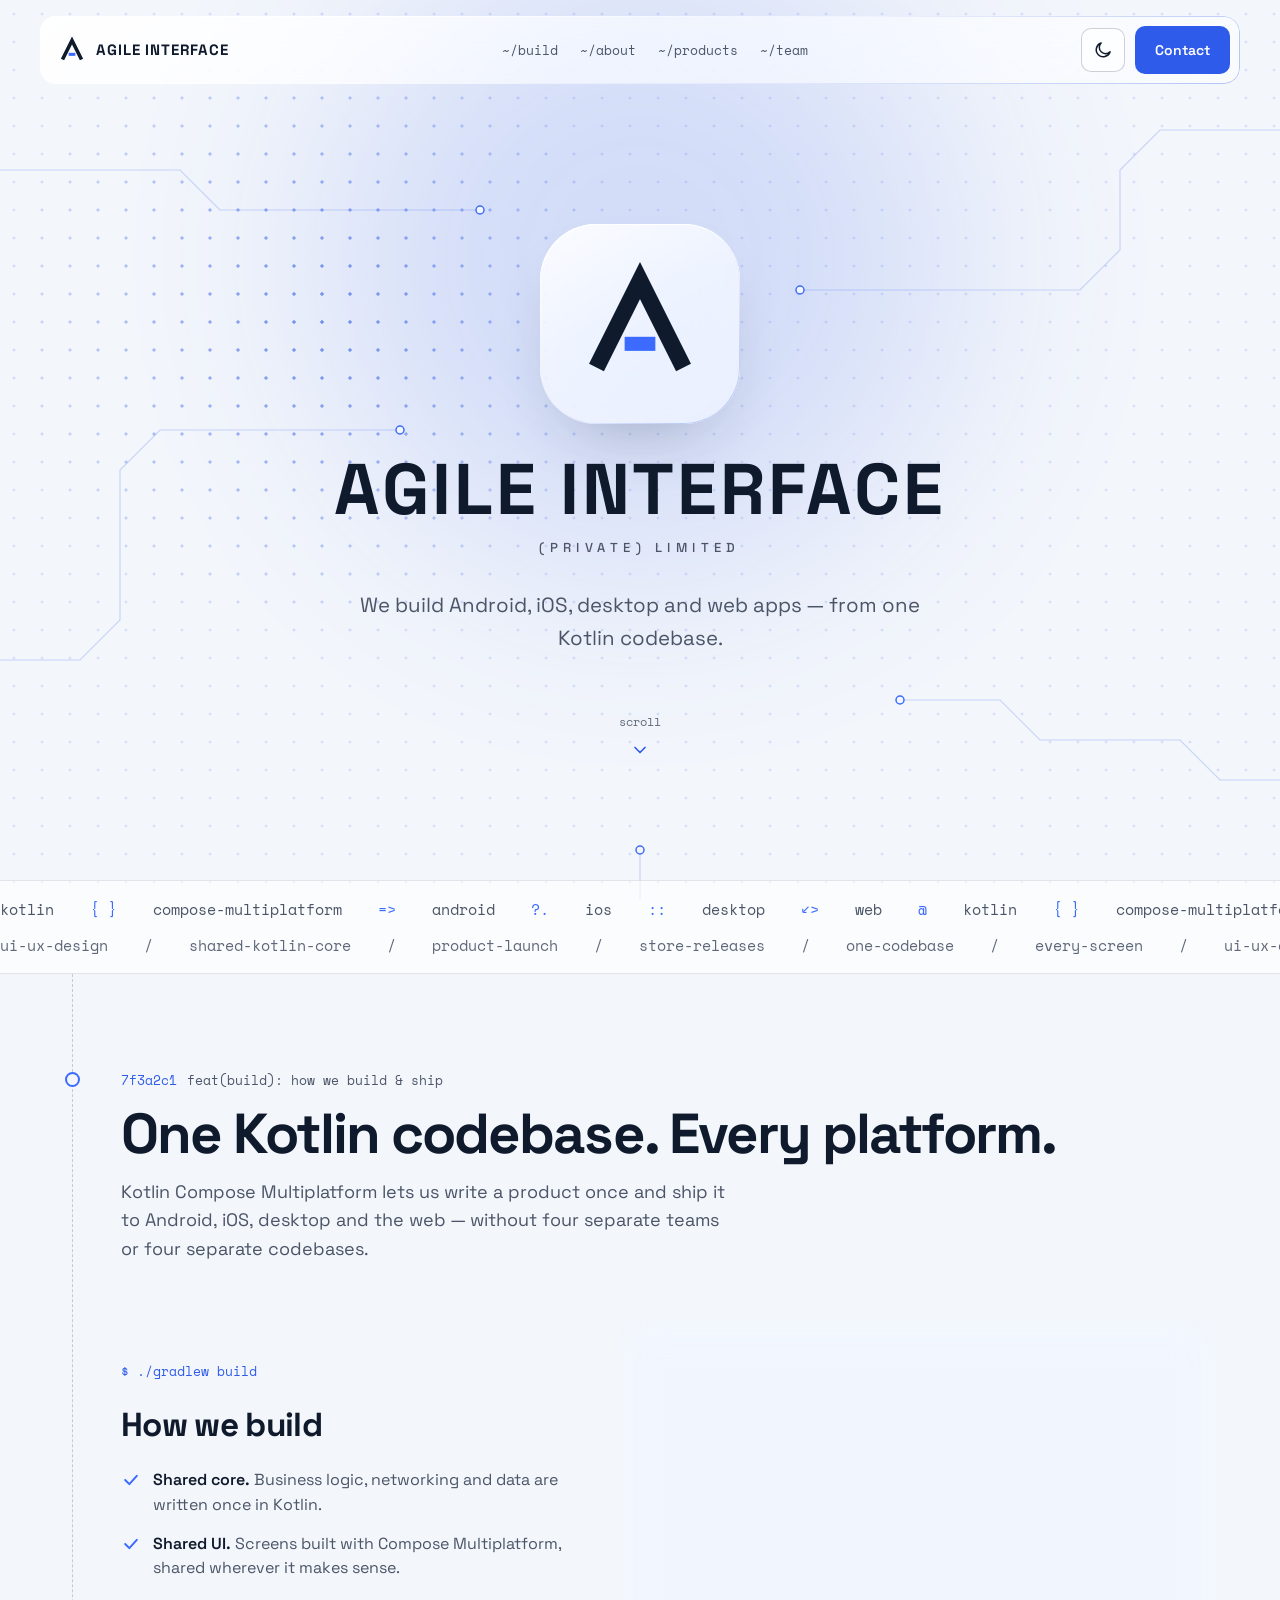
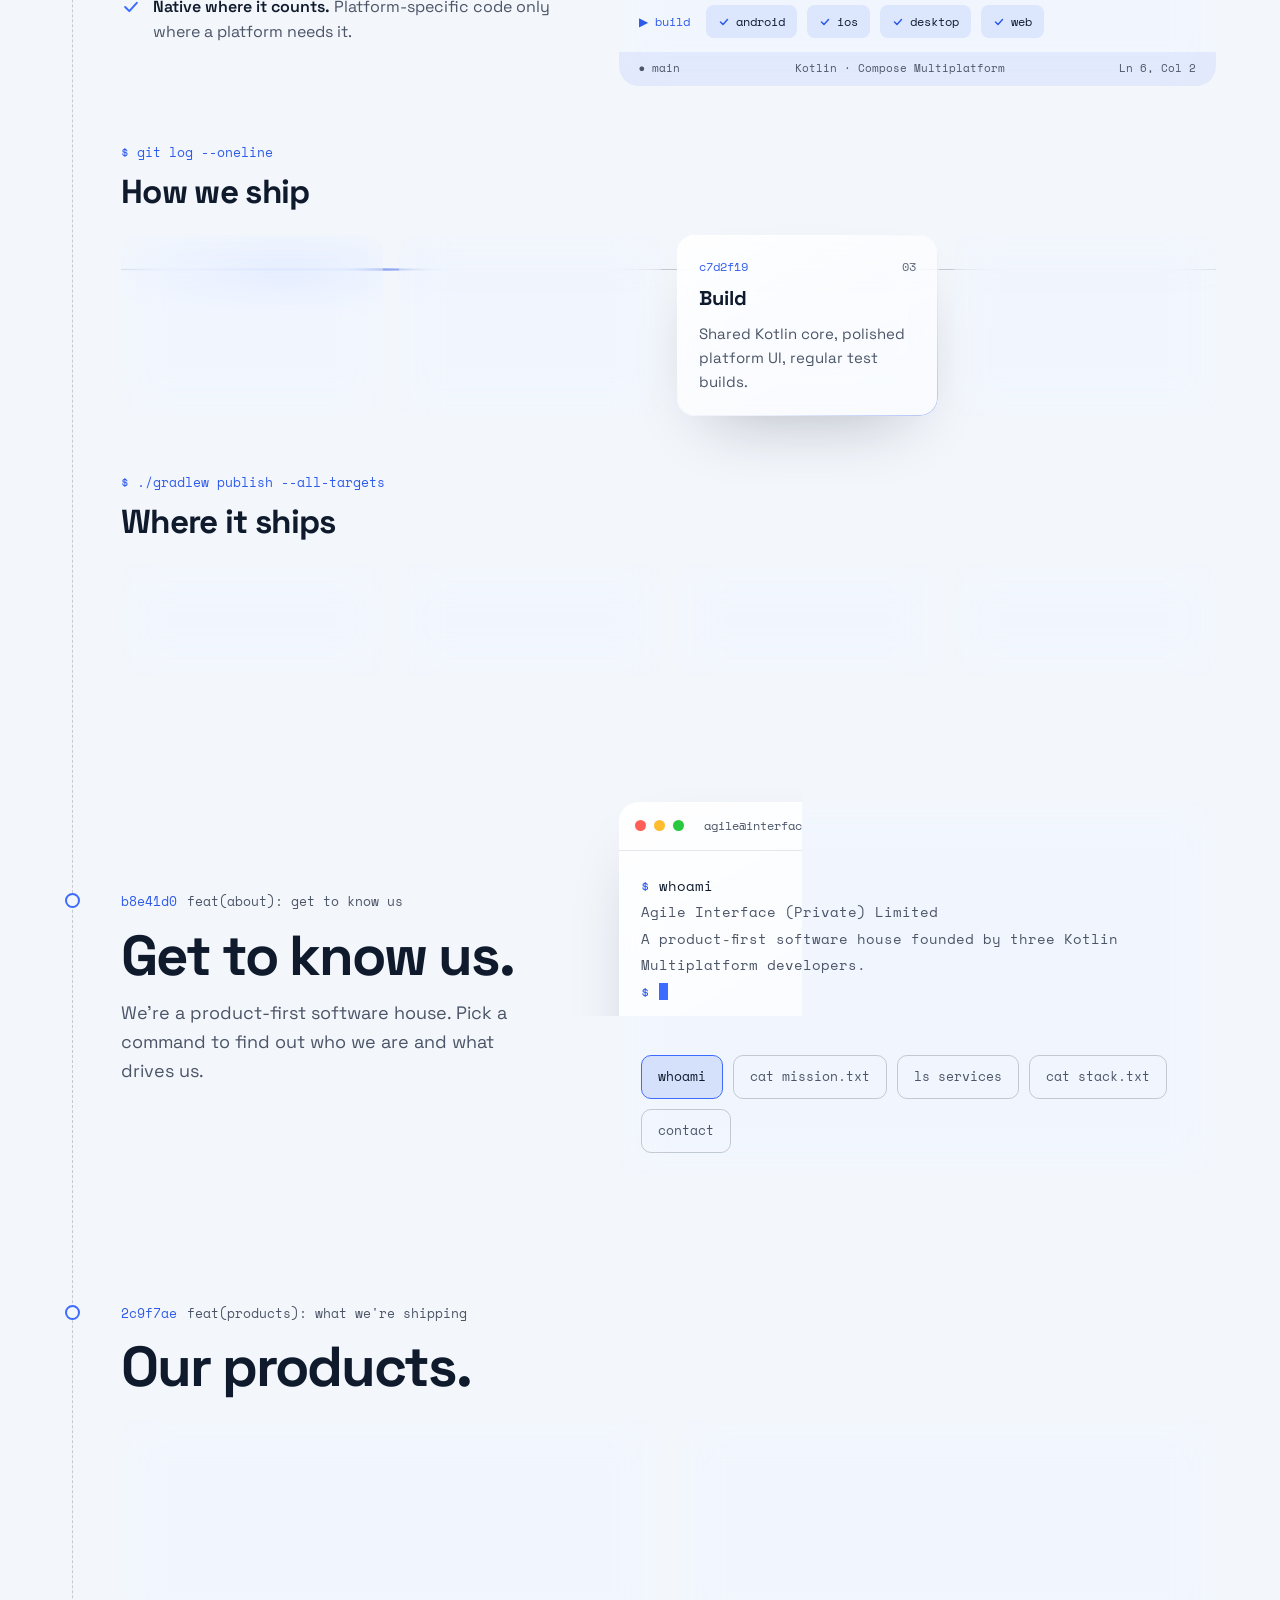
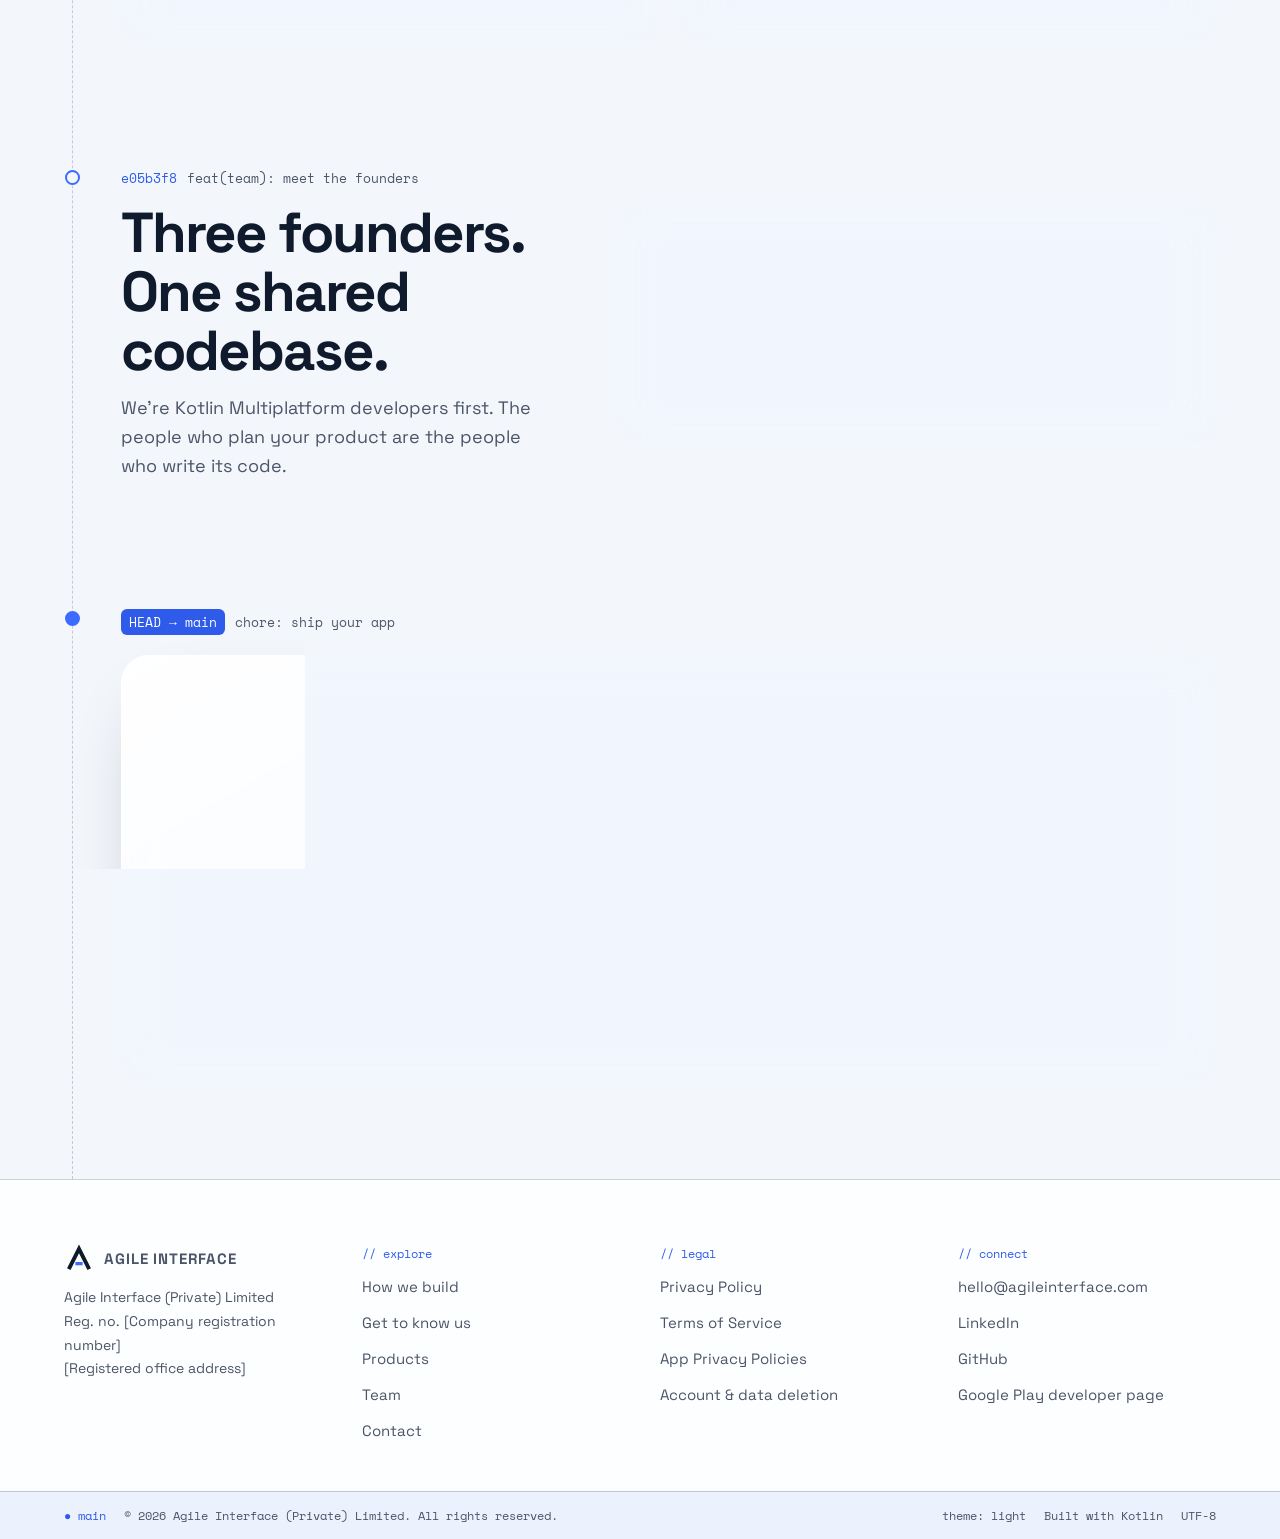
==== index.html @ bdcdb0e4 "Add files via upload" ====
<!doctype html>
<html lang="en" data-theme="dark">
<head>
  <meta charset="utf-8">
  <meta name="viewport" content="width=device-width, initial-scale=1">
  <title>Agile Interface — Kotlin Multiplatform app studio</title>
  <meta name="description" content="Agile Interface (Private) Limited builds Android, iOS, desktop and web apps from one Kotlin Compose Multiplatform codebase.">
  <meta name="theme-color" content="#070B14">
  <link rel="canonical" href="https://agileinterface.com/">
  <meta property="og:type" content="website">
  <meta property="og:title" content="Agile Interface — Kotlin Multiplatform app studio">
  <meta property="og:description" content="We build Android, iOS, desktop and web apps from one Kotlin codebase.">
  <meta property="og:image" content="https://agileinterface.com/assets/img/og-image-1200x630.png">
  <meta property="og:url" content="https://agileinterface.com/">
  <meta name="twitter:card" content="summary_large_image">

  <!-- Set the theme before the page paints (no white/black flash) -->
  <script>
    (function () {
      try {
        var t = localStorage.getItem('ai-theme');
        if (!t) t = matchMedia('(prefers-color-scheme: light)').matches ? 'light' : 'dark';
        document.documentElement.setAttribute('data-theme', t);
      } catch (e) { document.documentElement.setAttribute('data-theme', 'dark'); }
    })();
  </script>

  <link rel="icon" href="/assets/favicon/favicon.ico" sizes="48x48">
  <link rel="icon" href="/assets/favicon/favicon.svg" type="image/svg+xml">
  <link rel="apple-touch-icon" href="/assets/favicon/apple-touch-icon.png">
  <link rel="manifest" href="/site.webmanifest">

  <link rel="preload" href="/assets/fonts/space-grotesk-latin-700-normal.woff2" as="font" type="font/woff2" crossorigin>
  <link rel="stylesheet" href="/assets/css/fonts.css">
  <link rel="stylesheet" href="/assets/css/tokens.css">
  <link rel="stylesheet" href="/assets/css/base.css">
  <link rel="stylesheet" href="/assets/css/components.css">
  <link rel="stylesheet" href="/assets/css/animations.css">

  <script type="module" src="/assets/js/main.js"></script>
  <noscript><style>.reveal { opacity: 1 !important; transform: none !important; }</style></noscript>
</head>
<body>
  <a class="skip-link" href="#main">Skip to content</a>

  <!-- ===== Animated background: dot grid, roaming spotlight, glow orbs, circuit traces ===== -->
  <div class="bg" aria-hidden="true">
    <div class="bg__dots"></div>
    <div class="bg__spot"></div>
    <div class="bg__orb bg__orb--1"></div>
    <div class="bg__orb bg__orb--2"></div>
    <div class="bg__orb bg__orb--3"></div>
    <svg class="bg__circuit" viewBox="0 0 1440 940" preserveAspectRatio="xMidYMid slice">
      <path class="trace" d="M0 170 H260 L300 210 H560"/>
      <path class="trace" d="M0 660 H160 L200 620 V470 L240 430 H480"/>
      <path class="trace" d="M1440 130 H1240 L1200 170 V250 L1160 290 H880"/>
      <path class="trace" d="M1440 780 H1300 L1260 740 H1120 L1080 700 H980"/>
      <path class="trace" d="M720 940 V850"/>
      <path class="pulse" pathLength="1000" d="M0 170 H260 L300 210 H560"/>
      <path class="pulse pulse--2" pathLength="1000" d="M0 660 H160 L200 620 V470 L240 430 H480"/>
      <path class="pulse pulse--3" pathLength="1000" d="M1440 130 H1240 L1200 170 V250 L1160 290 H880"/>
      <path class="pulse pulse--4" pathLength="1000" d="M1440 780 H1300 L1260 740 H1120 L1080 700 H980"/>
      <path class="pulse pulse--5" pathLength="1000" d="M720 940 V850"/>
      <circle class="trace-node" cx="560" cy="210" r="4"/>
      <circle class="trace-node" cx="480" cy="430" r="4"/>
      <circle class="trace-node" cx="880" cy="290" r="4"/>
      <circle class="trace-node" cx="980" cy="700" r="4"/>
      <circle class="trace-node" cx="720" cy="850" r="4"/>
    </svg>
  </div>

  <!-- ===== Navigation ===== -->
  <header class="site-header">
    <nav class="nav glass" aria-label="Main">
      <a href="#top" class="brand" aria-label="Agile Interface — home">
        <svg viewBox="0 0 100 100" width="28" height="28" aria-hidden="true">
          <polyline class="mark-peak" points="16,84 50,16 84,84"/>
          <rect class="mark-cursor" x="38" y="60" width="24" height="11"/>
        </svg>
        <span class="brand__name">AGILE INTERFACE</span>
      </a>
      <div class="nav__links">
        <a href="#build">~/build</a>
        <a href="#about">~/about</a>
        <a href="#products">~/products</a>
        <a href="#team">~/team</a>
      </div>
      <div class="nav__actions">
        <button type="button" class="icon-btn" data-theme-toggle aria-label="Switch theme">
          <svg class="icon-sun" viewBox="0 0 24 24" aria-hidden="true"><circle cx="12" cy="12" r="4"/><path d="M12 2.5v2M12 19.5v2M2.5 12h2M19.5 12h2M5.3 5.3l1.4 1.4M17.3 17.3l1.4 1.4M5.3 18.7l1.4-1.4M17.3 6.7l1.4-1.4"/></svg>
          <svg class="icon-moon" viewBox="0 0 24 24" aria-hidden="true"><path d="M20.5 14.2A8.5 8.5 0 1 1 9.8 3.5a6.8 6.8 0 0 0 10.7 10.7z"/></svg>
        </button>
        <a href="#contact" class="btn btn--primary">Contact</a>
      </div>
    </nav>
  </header>

  <main id="main" class="page">

    <!-- ===== 1. Logo + what we do ===== -->
    <section id="top" class="hero">
      <div class="hero__logo glass rise">
        <svg viewBox="0 0 100 100" width="128" height="128" role="img" aria-label="Agile Interface logo">
          <polyline class="mark-peak logo-draw" points="16,84 50,16 84,84"/>
          <rect class="mark-cursor logo-cursor" x="38" y="60" width="24" height="11"/>
        </svg>
      </div>
      <div class="hero__name rise d1">
        <h1 class="hero__title">AGILE INTERFACE</h1>
        <div class="hero__legal">(PRIVATE) LIMITED</div>
      </div>
      <p class="hero__tagline rise d2" data-slot="hero-tagline">We build Android, iOS, desktop and web apps — from one Kotlin codebase.</p>
      <a href="#build" class="scroll-cue rise d3" aria-label="Scroll to how we build">
        <span>scroll</span>
        <svg class="bob" viewBox="0 0 24 24" width="20" height="20" aria-hidden="true"><path d="M6 9l6 6 6-6"/></svg>
      </a>
    </section>

    <!-- Two-row ticker (filled from site-data.json → ticker) -->
    <div class="ticker" data-slot="ticker" aria-hidden="true"></div>

    <div class="container">
      <div class="rail">

        <!-- ===== 2. How we build & ship ===== -->
        <section id="build" class="section section--first stack-lg">
          <div class="commit reveal">
            <span class="commit__node node-ping" aria-hidden="true"></span>
            <div class="commit__meta"><span class="commit__hash">7f3a2c1</span><span>feat(build): how we build &amp; ship</span></div>
            <h2 class="h-section">One Kotlin codebase. Every platform.</h2>
            <p class="lead">Kotlin Compose Multiplatform lets us write a product once and ship it to Android, iOS, desktop and the web — without four separate teams or four separate codebases.</p>
          </div>

          <div class="split">
            <div class="stack-md reveal">
              <div class="label">$ ./gradlew build</div>
              <h3 class="h-sub">How we build</h3>
              <ul class="checklist" data-slot="build-points"></ul>
            </div>

            <div class="split__wide reveal">
              <div class="window glass" id="build-editor">
                <div class="window__bar">
                  <span class="window__dot window__dot--r"></span><span class="window__dot window__dot--y"></span><span class="window__dot window__dot--g"></span>
                  <span class="window__tab">AgileInterface.kt</span><span class="window__tab window__tab--dim">commonMain</span>
                </div>
                <div class="code">
                  <div class="code__lines" aria-hidden="true">1<br>2<br>3<br>4<br>5<br>6</div>
                  <div class="code__body">
                    <div><span class="type" style="--n:11;--d:.5s;--w:.2s"><span class="an">@Composable</span></span></div>
                    <div><span class="type" style="--n:22;--d:.8s;--w:.8s"><span class="kw">fun</span> <span class="fn">AgileInterface</span>() {</span></div>
                    <div><span class="type" style="--n:37;--d:1.1s;--w:1.7s">    Platforms.all.forEach { target -&gt;</span></div>
                    <div><span class="type" style="--n:52;--d:1.3s;--w:2.9s">        <span class="fn">App</span>(target) <span class="cm">// android · ios · desktop · web</span></span></div>
                    <div><span class="type" style="--n:5;--d:.2s;--w:4.3s">    }</span></div>
                    <div><span class="type" style="--n:1;--d:.1s;--w:4.6s">}</span><span class="code-caret blink"></span></div>
                  </div>
                </div>
                <div class="build-bar" data-slot="build-targets"></div>
                <div class="statusbar"><span>● main</span><span>Kotlin · Compose Multiplatform</span><span>Ln 6, Col 2</span></div>
              </div>
            </div>
          </div>

          <div class="stack-md">
            <div class="stack-sm reveal">
              <div class="label">$ git log --oneline</div>
              <h3 class="h-sub">How we ship</h3>
            </div>
            <div class="steps">
              <div class="steps__line" aria-hidden="true"><div class="steps__flow"></div></div>
              <ol class="grid-cards" data-slot="ship-steps" style="list-style:none;margin:0;padding:0"></ol>
            </div>
          </div>

          <div class="stack-md">
            <div class="stack-sm reveal">
              <div class="label">$ ./gradlew publish --all-targets</div>
              <h3 class="h-sub">Where it ships</h3>
            </div>
            <div class="grid-cards" data-slot="platforms"></div>
          </div>
        </section>

        <!-- ===== 3. Get to know us ===== -->
        <section id="about" class="section split">
          <div class="commit reveal">
            <span class="commit__node node-ping" aria-hidden="true"></span>
            <div class="commit__meta"><span class="commit__hash">b8e41d0</span><span>feat(about): get to know us</span></div>
            <h2 class="h-section">Get to know us.</h2>
            <p class="lead" style="max-width:420px">We're a product-first software house. Pick a command to find out who we are and what drives us.</p>
          </div>
          <div class="terminal glass split__wide reveal" data-slot="terminal">
            <div class="window__bar">
              <span class="window__dot window__dot--r"></span><span class="window__dot window__dot--y"></span><span class="window__dot window__dot--g"></span>
              <span class="window__title">agile@interface: ~</span>
            </div>
            <div class="terminal__screen" aria-live="polite" data-terminal-screen></div>
            <div class="terminal__cmds" role="group" aria-label="Terminal commands" data-terminal-cmds></div>
          </div>
        </section>

        <!-- ===== 4. Products ===== -->
        <section id="products" class="section stack-md">
          <div class="commit reveal">
            <span class="commit__node node-ping" aria-hidden="true"></span>
            <div class="commit__meta"><span class="commit__hash">2c9f7ae</span><span>feat(products): what we're shipping</span></div>
            <h2 class="h-section">Our products.</h2>
          </div>
          <div class="products" data-slot="products"></div>
        </section>

        <!-- ===== 5. Team ===== -->
        <section id="team" class="section split">
          <div class="commit reveal">
            <span class="commit__node node-ping" aria-hidden="true"></span>
            <div class="commit__meta"><span class="commit__hash">e05b3f8</span><span>feat(team): meet the founders</span></div>
            <h2 class="h-section">Three founders. One shared codebase.</h2>
            <p class="lead" style="max-width:440px">We're Kotlin Multiplatform developers first. The people who plan your product are the people who write its code.</p>
          </div>
          <div class="window glass split__wide reveal">
            <div class="window__bar"><span class="window__title" style="margin-left:2px">Team.kt</span></div>
            <div data-slot="team"></div>
          </div>
        </section>

        <!-- ===== 6. Contact ===== -->
        <section id="contact" class="section section--last">
          <div class="commit reveal" style="gap:20px">
            <span class="commit__node commit__node--head" aria-hidden="true"></span>
            <div class="commit__meta"><span class="head-tag">HEAD → main</span><span>chore: ship your app</span></div>
            <div class="contact-card glass">
              <h2 class="contact-card__title">Let's ship your app.</h2>
              <p class="contact-card__text" data-slot="contact-text">Tell us what you're building. We'll reply with questions and a suggested plan.</p>
              <div class="prompt-box"><span class="terminal__prompt">$</span> mail <a data-slot="contact-email" href="#contact">hello@agileinterface.com</a></div>
              <a class="btn btn--primary btn--lg" data-slot="contact-cta" href="#contact">Start a project</a>
            </div>
          </div>
        </section>

      </div>
    </div>
  </main>

  <!-- ===== 7. Extra information (filled from site-data.json → company, footer) ===== -->
  <footer class="footer" data-slot="footer">
    <noscript><div class="footer__grid"><div class="footer__company">Agile Interface (Private) Limited</div></div></noscript>
  </footer>
</body>
</html>
---- assets/css/fonts.css ----
/* ==========================================================================
   fonts.css — self-hosted Space Grotesk + Space Mono (SIL Open Font License).
   Self-hosting = faster first paint, no third-party requests, works offline.
   Files are the Latin subset; licences are next to them in assets/fonts/.
   ========================================================================== */

@font-face {
  font-family: "Space Grotesk";
  font-style: normal;
  font-weight: 400;
  font-display: swap;
  src: url("../fonts/space-grotesk-latin-400-normal.woff2") format("woff2");
}
@font-face {
  font-family: "Space Grotesk";
  font-style: normal;
  font-weight: 500;
  font-display: swap;
  src: url("../fonts/space-grotesk-latin-500-normal.woff2") format("woff2");
}
@font-face {
  font-family: "Space Grotesk";
  font-style: normal;
  font-weight: 600;
  font-display: swap;
  src: url("../fonts/space-grotesk-latin-600-normal.woff2") format("woff2");
}
@font-face {
  font-family: "Space Grotesk";
  font-style: normal;
  font-weight: 700;
  font-display: swap;
  src: url("../fonts/space-grotesk-latin-700-normal.woff2") format("woff2");
}
@font-face {
  font-family: "Space Mono";
  font-style: normal;
  font-weight: 400;
  font-display: swap;
  src: url("../fonts/space-mono-latin-400-normal.woff2") format("woff2");
}
@font-face {
  font-family: "Space Mono";
  font-style: normal;
  font-weight: 700;
  font-display: swap;
  src: url("../fonts/space-mono-latin-700-normal.woff2") format("woff2");
}
---- assets/css/tokens.css ----
/* ==========================================================================
   tokens.css — design tokens (colours, fonts, sizes) for both themes.
   Change a colour here and it updates everywhere on the site.
   The active theme is set on <html data-theme="dark|light"> by theme.js.
   ========================================================================== */

:root {
  /* Brand (same in both themes) */
  --accent: #3D6BFF;        /* Cursor Blue  */
  --accent-deep: #2F5BEA;   /* Blue Deep — buttons with white text */
  --on-accent: #FFFFFF;

  /* Typography */
  --font-sans: "Space Grotesk", system-ui, -apple-system, "Segoe UI", sans-serif;
  --font-mono: "Space Mono", ui-monospace, "SFMono-Regular", Menlo, monospace;

  /* Layout */
  --container: 1200px;
  --gutter: 24px;
  --rail-pad: 48px;
  --radius-xl: 28px;
  --radius-lg: 20px;
  --radius-md: 14px;
  --radius-sm: 10px;
}

/* ---------- Dark theme (default) ---------- */
:root,
:root[data-theme="dark"] {
  color-scheme: dark;
  --bg: #070B14;
  --fg: #FFFFFF;
  --fg-2: #C9D3E6;
  --fg-3: #7D8BA3;
  --line-no: #4B5567;
  --link: #8FA9FF;
  --code: #E4EAF5;
  --code-kw: #C792EA;
  --code-str: #9ECE6A;
  --line: rgba(143, 169, 255, 0.15);
  --line-2: rgba(143, 169, 255, 0.32);
  --panel: rgba(7, 11, 20, 0.6);
  --footer: rgba(7, 11, 20, 0.88);
  --chip: rgba(61, 107, 255, 0.2);
  --chip-strong: rgba(61, 107, 255, 0.28);
  --status: rgba(61, 107, 255, 0.14);
  --inset: rgba(255, 255, 255, 0.05);
  --hover: rgba(143, 169, 255, 0.07);
  --warn: #FEBC2E;
  --dot: rgba(143, 169, 255, 0.22);
  --dot-hi: #8FA9FF;
  --trace: rgba(143, 169, 255, 0.18);
  --orb-opacity: 0.3;
  --glass-bg: linear-gradient(150deg, rgba(143, 169, 255, 0.12), rgba(15, 27, 45, 0.42) 42%, rgba(10, 16, 30, 0.62));
  --glass-edge: linear-gradient(140deg, rgba(143, 169, 255, 0.6), rgba(143, 169, 255, 0.1) 30%, rgba(143, 169, 255, 0.06) 65%, rgba(61, 107, 255, 0.65));
  --glass-shadow: inset 0 1px 0 rgba(255, 255, 255, 0.16), 0 30px 70px -30px rgba(0, 0, 0, 0.85);
  --sheen: rgba(255, 255, 255, 0.07);
}

/* ---------- Light theme ---------- */
:root[data-theme="light"] {
  color-scheme: light;
  --bg: #F3F6FB;
  --fg: #0F1B2D;
  --fg-2: #4B5567;
  --fg-3: #5F687A;
  --line-no: #9AA6BA;
  --link: #2F5BEA;
  --code: #0F1B2D;
  --code-kw: #7C3AED;
  --code-str: #2E7D32;
  --line: rgba(15, 27, 45, 0.1);
  --line-2: rgba(15, 27, 45, 0.2);
  --panel: rgba(255, 255, 255, 0.65);
  --footer: rgba(255, 255, 255, 0.82);
  --chip: rgba(47, 91, 234, 0.1);
  --chip-strong: rgba(47, 91, 234, 0.14);
  --status: rgba(47, 91, 234, 0.08);
  --inset: rgba(15, 27, 45, 0.04);
  --hover: rgba(47, 91, 234, 0.06);
  --warn: #B45309;
  --dot: rgba(47, 91, 234, 0.16);
  --dot-hi: rgba(47, 91, 234, 0.6);
  --trace: rgba(47, 91, 234, 0.22);
  --orb-opacity: 0.16;
  --glass-bg: linear-gradient(150deg, rgba(255, 255, 255, 0.92), rgba(255, 255, 255, 0.64) 45%, rgba(255, 255, 255, 0.52));
  --glass-edge: linear-gradient(140deg, #FFFFFF, rgba(255, 255, 255, 0.4) 30%, rgba(47, 91, 234, 0.08) 65%, rgba(47, 91, 234, 0.35));
  --glass-shadow: inset 0 1px 0 #FFFFFF, 0 30px 70px -34px rgba(15, 27, 45, 0.32);
  --sheen: rgba(255, 255, 255, 0.4);
}
---- assets/css/base.css ----
/* ==========================================================================
   base.css — reset, typography and layout helpers.
   ========================================================================== */

*,
*::before,
*::after { box-sizing: border-box; }

html { scroll-behavior: smooth; scroll-padding-top: 96px; }

body {
  margin: 0;
  background: var(--bg);
  color: var(--fg);
  font-family: var(--font-sans);
  font-size: 16px;
  line-height: 1.6;
  -webkit-font-smoothing: antialiased;
  text-rendering: optimizeLegibility;
  overflow-x: hidden;
}

img, svg { display: block; max-width: 100%; }

a { color: var(--link); text-decoration: none; }
a:hover { color: var(--fg); }

button { font: inherit; color: inherit; }

h1, h2, h3, h4 { margin: 0; line-height: 1.08; }
p { margin: 0; }

:focus-visible {
  outline: 2px solid var(--accent);
  outline-offset: 3px;
  border-radius: 6px;
}

/* ---------- helpers ---------- */
.mono { font-family: var(--font-mono); }

.container {
  width: 100%;
  max-width: var(--container);
  margin-inline: auto;
  padding-inline: var(--gutter);
}

.sr-only {
  position: absolute !important;
  width: 1px; height: 1px;
  padding: 0; margin: -1px;
  overflow: hidden; clip: rect(0 0 0 0);
  white-space: nowrap; border: 0;
}

.skip-link {
  position: absolute; left: 16px; top: -60px; z-index: 100;
  background: var(--accent-deep); color: var(--on-accent);
  padding: 12px 16px; border-radius: var(--radius-sm);
}
.skip-link:focus { top: 16px; color: var(--on-accent); }

/* ---------- type scale ---------- */
.h-section {
  font-size: clamp(36px, 4.4vw, 60px);
  font-weight: 700;
  letter-spacing: -0.035em;
  line-height: 1.05;
}
.h-sub {
  font-size: clamp(26px, 2.6vw, 34px);
  font-weight: 700;
  letter-spacing: -0.02em;
  line-height: 1.15;
}
.lead { font-size: 18px; line-height: 1.6; color: var(--fg-2); max-width: 620px; }
.muted { color: var(--fg-2); }
.label { font-family: var(--font-mono); font-size: 13px; color: var(--link); }

/* Smooth colour fade only while the theme is switching (added by theme.js) */
.theme-anim *,
.theme-anim *::before,
.theme-anim *::after {
  transition: background-color .45s ease, color .45s ease, border-color .45s ease, fill .45s ease, stroke .45s ease !important;
}
---- assets/css/components.css ----
/* ==========================================================================
   components.css — every visual block on the site, top to bottom.
   ========================================================================== */

/* ---------- 0. Animated background ---------- */
.bg { position: absolute; inset: 0; pointer-events: none; overflow: hidden; z-index: 0; }
.bg__dots {
  position: absolute; inset: 0;
  background-image: radial-gradient(var(--dot) 1.1px, transparent 1.7px);
  background-size: 28px 28px;
}
.bg__spot {
  position: absolute; left: 0; right: 0; top: 0; height: 940px;
  background-image: radial-gradient(var(--dot-hi) 1.4px, transparent 2px);
  background-size: 28px 28px;
  -webkit-mask-image: radial-gradient(closest-side, #000, transparent);
          mask-image: radial-gradient(closest-side, #000, transparent);
  -webkit-mask-size: 640px 640px; mask-size: 640px 640px;
  -webkit-mask-repeat: no-repeat; mask-repeat: no-repeat;
}
.bg__orb { position: absolute; border-radius: 50%; filter: blur(110px); opacity: var(--orb-opacity); }
.bg__orb--1 { width: 640px; height: 640px; left: 50%; margin-left: -320px; top: -60px; background: var(--accent-deep); }
.bg__orb--2 { width: 560px; height: 560px; left: -180px; top: 1500px; background: var(--accent); }
.bg__orb--3 { width: 600px; height: 600px; right: -120px; top: 3000px; background: var(--accent-deep); }
.bg__circuit { position: absolute; left: 0; top: 0; width: 100%; height: 940px; }
.trace { fill: none; stroke: var(--trace); stroke-width: 1.2; }
.pulse { fill: none; stroke: var(--accent); stroke-width: 2; stroke-linecap: round; filter: drop-shadow(0 0 6px var(--accent)); }
.trace-node { fill: var(--bg); stroke: var(--accent); stroke-width: 1.5; }

.page { position: relative; z-index: 1; }

/* The Code Peak mark — peak follows the text colour, cursor is always blue */
.mark-peak { fill: none; stroke: var(--fg); stroke-width: 13; stroke-linejoin: miter; }
.mark-cursor { fill: var(--accent); }

/* ---------- 1. Liquid glass ---------- */
.glass {
  position: relative;
  overflow: hidden;
  background: var(--glass-bg);
  -webkit-backdrop-filter: blur(22px) saturate(160%);
          backdrop-filter: blur(22px) saturate(160%);
  box-shadow: var(--glass-shadow);
}
.glass::before { /* bright gradient edge */
  content: ""; position: absolute; inset: 0; border-radius: inherit; padding: 1px;
  background: var(--glass-edge);
  -webkit-mask: linear-gradient(#000 0 0) content-box, linear-gradient(#000 0 0);
  -webkit-mask-composite: xor; mask-composite: exclude;
  pointer-events: none;
}
.glass::after { /* moving sheen */
  content: ""; position: absolute; inset: 0; border-radius: inherit;
  background: linear-gradient(110deg, transparent 40%, var(--sheen) 50%, transparent 60%);
  background-size: 260% 100%; background-position: 150% 0;
  pointer-events: none;
}
.glass > * { position: relative; z-index: 1; } /* content sits above the edge + sheen layers */

/* ---------- 2. Navigation ---------- */
.site-header { position: sticky; top: 0; z-index: 20; padding: 16px var(--gutter) 0; }
.nav {
  max-width: var(--container); margin: 0 auto;
  border-radius: 16px; padding: 10px 10px 10px 18px;
  display: flex; flex-wrap: wrap; align-items: center; justify-content: space-between; gap: 16px;
}
.brand { display: flex; align-items: center; gap: 10px; color: var(--fg); }
.brand:hover { color: var(--fg); }
.brand__name { font-size: 15px; font-weight: 700; letter-spacing: 0.06em; }
.nav__links { display: flex; flex-wrap: wrap; gap: 22px; font-family: var(--font-mono); font-size: 13px; }
.nav__links a { color: var(--fg-2); }
.nav__links a:hover { color: var(--fg); }
.nav__actions { display: flex; align-items: center; gap: 10px; }

/* ---------- 3. Buttons ---------- */
.btn {
  display: inline-flex; align-items: center; justify-content: center; gap: 10px;
  min-height: 44px; padding: 13px 20px; border-radius: var(--radius-sm);
  font-weight: 600; font-size: 14px; cursor: pointer; border: 0;
  transition: transform .2s, box-shadow .2s, border-color .2s;
}
.btn:hover { transform: translateY(-2px); }
.btn--primary { background: var(--accent-deep); color: var(--on-accent); }
.btn--primary:hover { color: var(--on-accent); box-shadow: 0 14px 32px -10px rgba(61, 107, 255, 0.9); }
.btn--lg { font-size: 17px; padding: 18px 30px; border-radius: 12px; }

.icon-btn {
  width: 44px; height: 44px; padding: 0; border-radius: var(--radius-sm);
  border: 1px solid var(--line-2); background: var(--panel); color: var(--fg);
  display: inline-flex; align-items: center; justify-content: center; cursor: pointer;
  transition: transform .2s, border-color .2s;
}
.icon-btn:hover { transform: translateY(-2px); border-color: var(--link); }
.icon-btn svg { width: 20px; height: 20px; fill: none; stroke: currentColor; stroke-width: 1.8; stroke-linecap: round; stroke-linejoin: round; }
[data-theme="dark"] .icon-moon,
[data-theme="light"] .icon-sun { display: none; }

/* ---------- 4. Hero ---------- */
.hero {
  max-width: var(--container); margin: 0 auto;
  padding: 140px var(--gutter) 120px;
  display: flex; flex-direction: column; align-items: center; gap: 30px; text-align: center;
}
.hero__logo { width: 200px; height: 200px; border-radius: 56px; display: flex; align-items: center; justify-content: center; }
.hero__name { display: flex; flex-direction: column; align-items: center; gap: 12px; }
.hero__title { font-size: clamp(40px, 5.6vw, 78px); line-height: 1; font-weight: 700; letter-spacing: 0.04em; }
.hero__legal { font-size: 13px; font-weight: 500; letter-spacing: 0.42em; color: var(--fg-2); }
.hero__tagline { max-width: 620px; font-size: clamp(18px, 1.6vw, 22px); line-height: 1.6; color: var(--fg-2); }
.scroll-cue { margin-top: 28px; display: flex; flex-direction: column; align-items: center; gap: 8px; font-family: var(--font-mono); font-size: 12px; color: var(--fg-3); }
.scroll-cue svg path { fill: none; stroke: var(--link); stroke-width: 2; stroke-linecap: round; stroke-linejoin: round; }

/* ---------- 5. Ticker (two marquee rows) ---------- */
.ticker {
  border-block: 1px solid var(--line); background: var(--panel);
  padding: 16px 0; display: flex; flex-direction: column; gap: 12px; overflow: hidden;
}
.ticker__row { display: flex; width: max-content; font-family: var(--font-mono); font-size: 15px; white-space: nowrap; color: var(--fg-2); }
.ticker__row--alt { color: var(--fg-3); }
.ticker__row span { padding-right: 36px; }
.ticker__row .sym { color: var(--accent); }

/* ---------- 6. Git rail + commit headers ---------- */
.rail { margin-left: 8px; border-left: 1px dashed var(--line-2); padding-left: var(--rail-pad); }
.section { padding: 64px 0; }
.section--first { padding-top: 96px; }
.section--last { padding-bottom: 96px; }
.commit { position: relative; display: flex; flex-direction: column; gap: 14px; }
.commit__node {
  position: absolute; top: 2px; left: calc(-1 * var(--rail-pad) - 8px);
  width: 15px; height: 15px; border-radius: 50%;
  background: var(--bg); border: 2px solid var(--accent);
}
.commit__node--head { background: var(--accent); }
.commit__meta { display: flex; flex-wrap: wrap; align-items: center; gap: 10px; font-family: var(--font-mono); font-size: 13px; color: var(--fg-2); }
.commit__hash { color: var(--link); }
.head-tag { color: var(--on-accent); background: var(--accent-deep); padding: 3px 8px; border-radius: 6px; }

/* ---------- 7. Build & ship ---------- */
.stack-lg { display: flex; flex-direction: column; gap: 56px; }
.stack-md { display: flex; flex-direction: column; gap: 24px; }
.stack-sm { display: flex; flex-direction: column; gap: 10px; }
.split { display: flex; flex-wrap: wrap; gap: 40px; align-items: center; }
.split > * { flex: 1 1 360px; min-width: 0; }
.split > .split__wide { flex: 1 1 500px; }

.checklist { list-style: none; margin: 0; padding: 0; display: flex; flex-direction: column; gap: 14px; }
.checklist li { display: flex; gap: 12px; font-size: 16px; line-height: 1.55; color: var(--fg-2); }
.checklist svg { flex-shrink: 0; margin-top: 2px; width: 20px; height: 20px; }
.checklist svg path { fill: none; stroke: var(--accent); stroke-width: 2.4; stroke-linecap: round; stroke-linejoin: round; }
.checklist b { color: var(--fg); font-weight: 600; }

/* code editor window */
.window { border-radius: var(--radius-lg); }
.window__bar { display: flex; align-items: center; gap: 8px; padding: 14px 16px; border-bottom: 1px solid var(--line); }
.window__dot { width: 11px; height: 11px; border-radius: 50%; flex-shrink: 0; }
.window__dot--r { background: #FF5F57; } .window__dot--y { background: #FEBC2E; } .window__dot--g { background: #28C840; }
.window__tab { margin-left: 12px; font-family: var(--font-mono); font-size: 12px; color: var(--fg); padding: 5px 10px; border-radius: 6px; background: var(--chip); }
.window__tab--dim { margin-left: 0; color: var(--fg-3); background: transparent; }
.window__title { margin-left: 12px; font-family: var(--font-mono); font-size: 12px; color: var(--fg-2); }
.code { display: flex; gap: 18px; padding: 22px 20px; font-family: var(--font-mono); font-size: 14px; line-height: 2; }
.code__lines { color: var(--line-no); text-align: right; user-select: none; }
.code__body { min-width: 0; overflow: hidden; color: var(--code); }
.code .kw { color: var(--code-kw); }
.code .str { color: var(--code-str); }
.code .an { color: var(--link); }
.code .fn { color: var(--fg); font-weight: 700; }
.code .cm { color: var(--fg-3); }
.code-caret { display: inline-block; width: 9px; height: 18px; margin-left: 2px; vertical-align: -3px; background: var(--accent); }
.build-bar { border-top: 1px solid var(--line); padding: 14px 20px; min-height: 58px; display: flex; flex-wrap: wrap; align-items: center; gap: 10px; }
.build-bar__label { font-family: var(--font-mono); font-size: 12px; color: var(--link); margin-right: 6px; }
.chip { display: inline-flex; align-items: center; gap: 6px; font-family: var(--font-mono); font-size: 12px; padding: 7px 12px; border-radius: 8px; background: var(--chip); color: var(--fg); }
.chip svg { width: 12px; height: 12px; }
.chip svg path { fill: none; stroke: var(--link); stroke-width: 3; stroke-linecap: round; stroke-linejoin: round; }
.statusbar { display: flex; flex-wrap: wrap; justify-content: space-between; gap: 10px; padding: 8px 20px; background: var(--status); font-family: var(--font-mono); font-size: 11px; color: var(--fg-2); }

/* ship steps */
.steps { position: relative; }
.steps__line { position: absolute; left: 0; right: 0; top: 34px; height: 1px; background: var(--line-2); }
.steps__flow { position: absolute; inset: -1px 0; height: 3px; background: linear-gradient(90deg, transparent, var(--accent), transparent); background-size: 30% 100%; background-repeat: no-repeat; }
.grid-cards { position: relative; display: grid; grid-template-columns: repeat(auto-fit, minmax(220px, 1fr)); gap: 16px; }
.card { border-radius: 18px; padding: 22px; display: flex; flex-direction: column; gap: 12px; }
.card__meta { display: flex; justify-content: space-between; font-family: var(--font-mono); font-size: 12px; }
.card__hash { color: var(--link); }
.card__num { color: var(--fg-3); }
.card__title { font-size: 20px; font-weight: 700; }
.card__text { font-size: 15px; line-height: 1.6; color: var(--fg-2); }

/* platforms */
.platform { border-radius: 18px; padding: 22px; display: flex; align-items: center; gap: 14px; }
.platform__icon { width: 46px; height: 46px; border-radius: 12px; background: var(--chip); display: flex; align-items: center; justify-content: center; flex-shrink: 0; }
.platform__icon svg { width: 22px; height: 22px; fill: none; stroke: var(--fg); stroke-width: 1.8; stroke-linecap: round; stroke-linejoin: round; }
.platform__name { font-size: 17px; font-weight: 700; }
.platform__store { font-family: var(--font-mono); font-size: 12px; color: var(--fg-2); }

/* hover lift used by cards */
.lift { transition: transform .35s cubic-bezier(.2, .7, .2, 1), box-shadow .35s; }
.lift:hover { transform: translateY(-6px); box-shadow: 0 0 0 1px rgba(61, 107, 255, 0.55), 0 30px 70px -30px rgba(61, 107, 255, 0.5); }

/* ---------- 8. Terminal ---------- */
.terminal { border-radius: var(--radius-lg); }
.terminal__screen { padding: 22px 22px 8px; min-height: 190px; font-family: var(--font-mono); font-size: 14px; line-height: 1.9; }
.terminal__prompt { color: var(--link); }
.terminal__cmd { color: var(--fg); }
.terminal__out { color: var(--fg-2); white-space: pre-wrap; }
.terminal__caret { display: inline-block; width: 9px; height: 17px; vertical-align: -3px; background: var(--accent); }
.terminal__cmds { padding: 14px 22px 22px; display: flex; flex-wrap: wrap; gap: 10px; }
.cmd {
  min-height: 44px; padding: 0 16px; border-radius: var(--radius-sm);
  border: 1px solid var(--line-2); background: transparent; color: var(--fg-2);
  font-family: var(--font-mono); font-size: 13px; cursor: pointer;
  transition: background-color .2s, color .2s, border-color .2s;
}
.cmd:hover { border-color: var(--link); color: var(--fg); }
.cmd[aria-pressed="true"] { border-color: var(--accent); background: var(--chip-strong); color: var(--fg); }

/* ---------- 9. Products ---------- */
.products { display: grid; grid-template-columns: repeat(auto-fit, minmax(min(400px, 100%), 1fr)); gap: 20px; }
.product { border-radius: var(--radius-lg); display: flex; flex-direction: column; }
.product__bar { display: flex; justify-content: space-between; gap: 12px; padding: 14px 18px; border-bottom: 1px solid var(--line); font-family: var(--font-mono); font-size: 12px; color: var(--fg-2); }
.product__status--live { color: var(--link); }
.product__status--in-development, .product__status--coming-soon { color: var(--warn); }
.product__body { padding: 26px; display: flex; flex-wrap: wrap; gap: 22px; align-items: center; }
.product__icon { width: 96px; height: 96px; border-radius: 24px; object-fit: cover; flex-shrink: 0; }
.product__icon--placeholder { background: var(--accent-deep); color: var(--on-accent); display: flex; align-items: center; justify-content: center; font-size: 30px; font-weight: 700; }
.product__info { flex: 1 1 200px; display: flex; flex-direction: column; gap: 8px; }
.product__name { font-size: 24px; font-weight: 700; }
.product__desc { font-size: 15px; line-height: 1.6; color: var(--fg-2); }
.product__targets { font-family: var(--font-mono); font-size: 12px; color: var(--link); }
.product__links { display: flex; flex-wrap: wrap; gap: 16px; font-size: 14px; font-weight: 600; margin-top: 4px; }

/* ---------- 10. Team ---------- */
.code-block { padding: 24px 22px; font-family: var(--font-mono); font-size: 14px; line-height: 2; color: var(--code); overflow-x: auto; white-space: pre; }
.code-block .kw { color: var(--code-kw); }
.code-block .str { color: var(--code-str); }
.team-links { border-top: 1px solid var(--line); padding: 16px 22px; display: flex; flex-direction: column; gap: 8px; font-size: 14px; }
.team-links__row { display: flex; flex-wrap: wrap; gap: 6px 16px; align-items: baseline; }
.team-links__name { font-weight: 600; min-width: 140px; }
.team-links a { font-weight: 600; }

/* ---------- 11. Contact ---------- */
.contact-card { border-radius: var(--radius-xl); padding: 64px 40px; display: flex; flex-direction: column; align-items: center; gap: 22px; text-align: center; }
.contact-card__title { font-size: clamp(38px, 5vw, 68px); line-height: 1.03; font-weight: 700; letter-spacing: -0.04em; }
.contact-card__text { max-width: 480px; font-size: 17px; line-height: 1.6; color: var(--fg-2); }
.prompt-box { font-family: var(--font-mono); font-size: 15px; color: var(--fg-2); padding: 12px 18px; border-radius: var(--radius-sm); background: var(--inset); border: 1px solid var(--line-2); word-break: break-all; }
.prompt-box a { color: var(--fg-2); }
.prompt-box a:hover { color: var(--fg); }

/* ---------- 12. Footer ---------- */
.footer { border-top: 1px solid var(--line-2); background: var(--footer); position: relative; z-index: 1; }
.footer__grid { max-width: var(--container); margin: 0 auto; padding: 64px var(--gutter) 48px; display: grid; grid-template-columns: repeat(auto-fit, minmax(210px, 1fr)); gap: 40px; }
.footer__col { display: flex; flex-direction: column; gap: 12px; }
.footer__heading { font-family: var(--font-mono); font-size: 12px; color: var(--link); }
.footer__col a { font-size: 15px; color: var(--fg-2); transition: color .2s; }
.footer__col a:hover { color: var(--fg); }
.footer__company { font-size: 14px; line-height: 1.7; color: var(--fg-2); }
.footer__bar { border-top: 1px solid var(--line-2); background: var(--status); }
.footer__bar-inner { max-width: var(--container); margin: 0 auto; padding: 14px var(--gutter); display: flex; flex-wrap: wrap; align-items: center; justify-content: space-between; gap: 14px; font-family: var(--font-mono); font-size: 12px; color: var(--fg-2); }
.footer__bar-inner > div { display: flex; flex-wrap: wrap; gap: 18px; }

/* ---------- 13. Legal / document pages ---------- */
.doc { max-width: 820px; margin: 0 auto; padding: 120px var(--gutter) 96px; }
.doc__card { border-radius: var(--radius-xl); padding: clamp(28px, 5vw, 56px); }
.doc h1 { font-size: clamp(36px, 5vw, 56px); letter-spacing: -0.03em; margin-bottom: 8px; }
.doc h2 { font-size: 22px; margin: 36px 0 10px; letter-spacing: -0.01em; }
.doc p, .doc li { color: var(--fg-2); font-size: 16px; line-height: 1.75; }
.doc ul { padding-left: 20px; margin: 8px 0; }
.doc .doc__updated { font-family: var(--font-mono); font-size: 13px; color: var(--fg-3); margin-bottom: 24px; }
.doc .doc__note { margin-top: 32px; padding: 16px 18px; border-radius: var(--radius-md); background: var(--inset); border: 1px dashed var(--line-2); font-size: 14px; }

/* ---------- 14. 404 ---------- */
.notfound { min-height: 70vh; display: flex; align-items: center; justify-content: center; padding: 120px var(--gutter); }
.notfound .terminal { width: min(640px, 100%); }

/* ---------- 15. Small screens ---------- */
@media (max-width: 720px) {
  :root { --rail-pad: 28px; --gutter: 18px; }
  .nav__links { display: none; }
  .hero { padding-top: 96px; padding-bottom: 88px; }
  .hero__logo { width: 160px; height: 160px; border-radius: 44px; }
  .hero__legal { letter-spacing: 0.3em; }
  .contact-card { padding: 48px 22px; }
  .steps__line { display: none; }
  .nav { padding: 8px 8px 8px 14px; gap: 10px; }
  .nav .btn { padding: 10px 16px; }
  .code { font-size: 12px; gap: 12px; padding: 18px 14px; }
  .code__body { overflow-x: auto; }        /* long lines scroll instead of being cut off */
  .build-bar, .statusbar { padding-inline: 14px; }
}

/* very narrow phones: the mark alone is enough in the nav (the hero shows the full name) */
@media (max-width: 420px) {
  .site-header .brand__name { display: none; }
}
---- assets/css/animations.css ----
/* ==========================================================================
   animations.css — every moving thing. All motion is switched off for
   visitors who enable "reduce motion" in their OS (bottom of this file).
   ========================================================================== */

/* background */
.bg__spot { animation: roam 22s ease-in-out infinite; }
.bg__orb--1, .bg__orb--3 { animation: drift1 20s ease-in-out infinite; }
.bg__orb--2 { animation: drift2 26s ease-in-out infinite; }
.pulse { stroke-dasharray: 70 930; stroke-dashoffset: 1000; animation: dash 6s linear infinite; }
.pulse--2 { animation-delay: -1.5s; animation-duration: 7s; }
.pulse--3 { animation-delay: -3s; animation-duration: 5.5s; }
.pulse--4 { animation-delay: -4.2s; animation-duration: 8s; }
.pulse--5 { animation-delay: -2.4s; }
.glass::after { animation: sweep 9s ease-in-out infinite; }

/* logo: peak draws itself, then the cursor appears and blinks */
.logo-draw { stroke-dasharray: 153; stroke-dashoffset: 153; animation: draw 1.6s cubic-bezier(.6, 0, .2, 1) .3s forwards; }
.logo-cursor { opacity: 0; animation: pop .25s ease 1.9s forwards, blink 1.1s steps(1) 2.4s infinite; }

.blink { animation: blink 1.1s steps(1) infinite; }
.bob { animation: bob 2.2s ease-in-out infinite; }
.node-ping { animation: ping 2.8s ease-out infinite; }
.steps__flow { animation: flow 4s linear infinite; }
.ticker__row { animation: marquee 42s linear infinite; }
.ticker__row--alt { animation: marquee 48s linear infinite reverse; }

/* page-load entrance */
.rise { animation: rise .9s cubic-bezier(.2, .7, .2, 1) both; }
.d1 { animation-delay: .25s; } .d2 { animation-delay: .45s; } .d3 { animation-delay: .7s; }

/* typing code — starts when effects.js adds .is-typing to the editor */
.type { display: inline-block; overflow: hidden; white-space: pre; width: 0; vertical-align: bottom; }
/* jump-start: the last character is drawn at the start of the final step, so a
   tiny floating-point timing error can never leave the line one character short */
.is-typing .type { animation: type var(--d) steps(var(--n), jump-start) var(--w) forwards; }
.later { opacity: 0; }
.is-typing .later { animation: rise .6s cubic-bezier(.2, .7, .2, 1) var(--w) forwards; }

/* scroll reveal: CSS scroll-timeline where supported, JS fallback adds .is-visible */
.reveal { opacity: 0; transform: translateY(22px); transition: opacity .8s cubic-bezier(.2, .7, .2, 1), transform .8s cubic-bezier(.2, .7, .2, 1); }
.reveal.is-visible { opacity: 1; transform: none; }
@supports (animation-timeline: view()) {
  .reveal { opacity: 1; transform: none; transition: none; animation: rise linear both; animation-timeline: view(); animation-range: entry 0% cover 24%; }
}

/* terminal output line + theme icon */
.line-in { animation: rise .45s cubic-bezier(.2, .7, .2, 1) both; }
.icon-btn svg { animation: spin .5s cubic-bezier(.2, .7, .2, 1) both; }

@keyframes type { to { width: calc(var(--n) * 1ch); } }
@keyframes roam {
  0%, 100% { -webkit-mask-position: 50% 22%; mask-position: 50% 22%; }
  25% { -webkit-mask-position: 88% 8%; mask-position: 88% 8%; }
  50% { -webkit-mask-position: 66% 84%; mask-position: 66% 84%; }
  75% { -webkit-mask-position: 12% 62%; mask-position: 12% 62%; }
}
@keyframes dash { to { stroke-dashoffset: 0; } }
@keyframes ping { 0% { box-shadow: 0 0 0 0 rgba(61, 107, 255, .6); } 70%, 100% { box-shadow: 0 0 0 12px rgba(61, 107, 255, 0); } }
@keyframes drift1 { 0%, 100% { transform: translate(0, 0); } 50% { transform: translate(100px, 60px) scale(1.12); } }
@keyframes drift2 { 0%, 100% { transform: translate(0, 0); } 50% { transform: translate(-90px, 80px) scale(.92); } }
@keyframes blink { 0%, 49% { opacity: 1; } 50%, 100% { opacity: 0; } }
@keyframes pop { to { opacity: 1; } }
@keyframes draw { to { stroke-dashoffset: 0; } }
@keyframes bob { 0%, 100% { transform: translateY(0); } 50% { transform: translateY(6px); } }
@keyframes flow { 0% { background-position: -30% 0; } 100% { background-position: 130% 0; } }
@keyframes spin { from { opacity: 0; transform: rotate(-90deg) scale(.6); } to { opacity: 1; transform: none; } }
@keyframes marquee { to { transform: translateX(-50%); } }
@keyframes rise { from { opacity: 0; transform: translateY(22px); } to { opacity: 1; transform: none; } }
@keyframes sweep { 0% { background-position: 150% 0; } 55%, 100% { background-position: -60% 0; } }

/* ---------- respect "reduce motion" ---------- */
@media (prefers-reduced-motion: reduce) {
  *, *::before, *::after { animation: none !important; transition: none !important; scroll-behavior: auto !important; }
  .type { width: auto; }
  .later, .logo-cursor, .reveal { opacity: 1; transform: none; }
  .logo-draw { stroke-dashoffset: 0; }
  .pulse { stroke-dasharray: none; opacity: .35; }
}
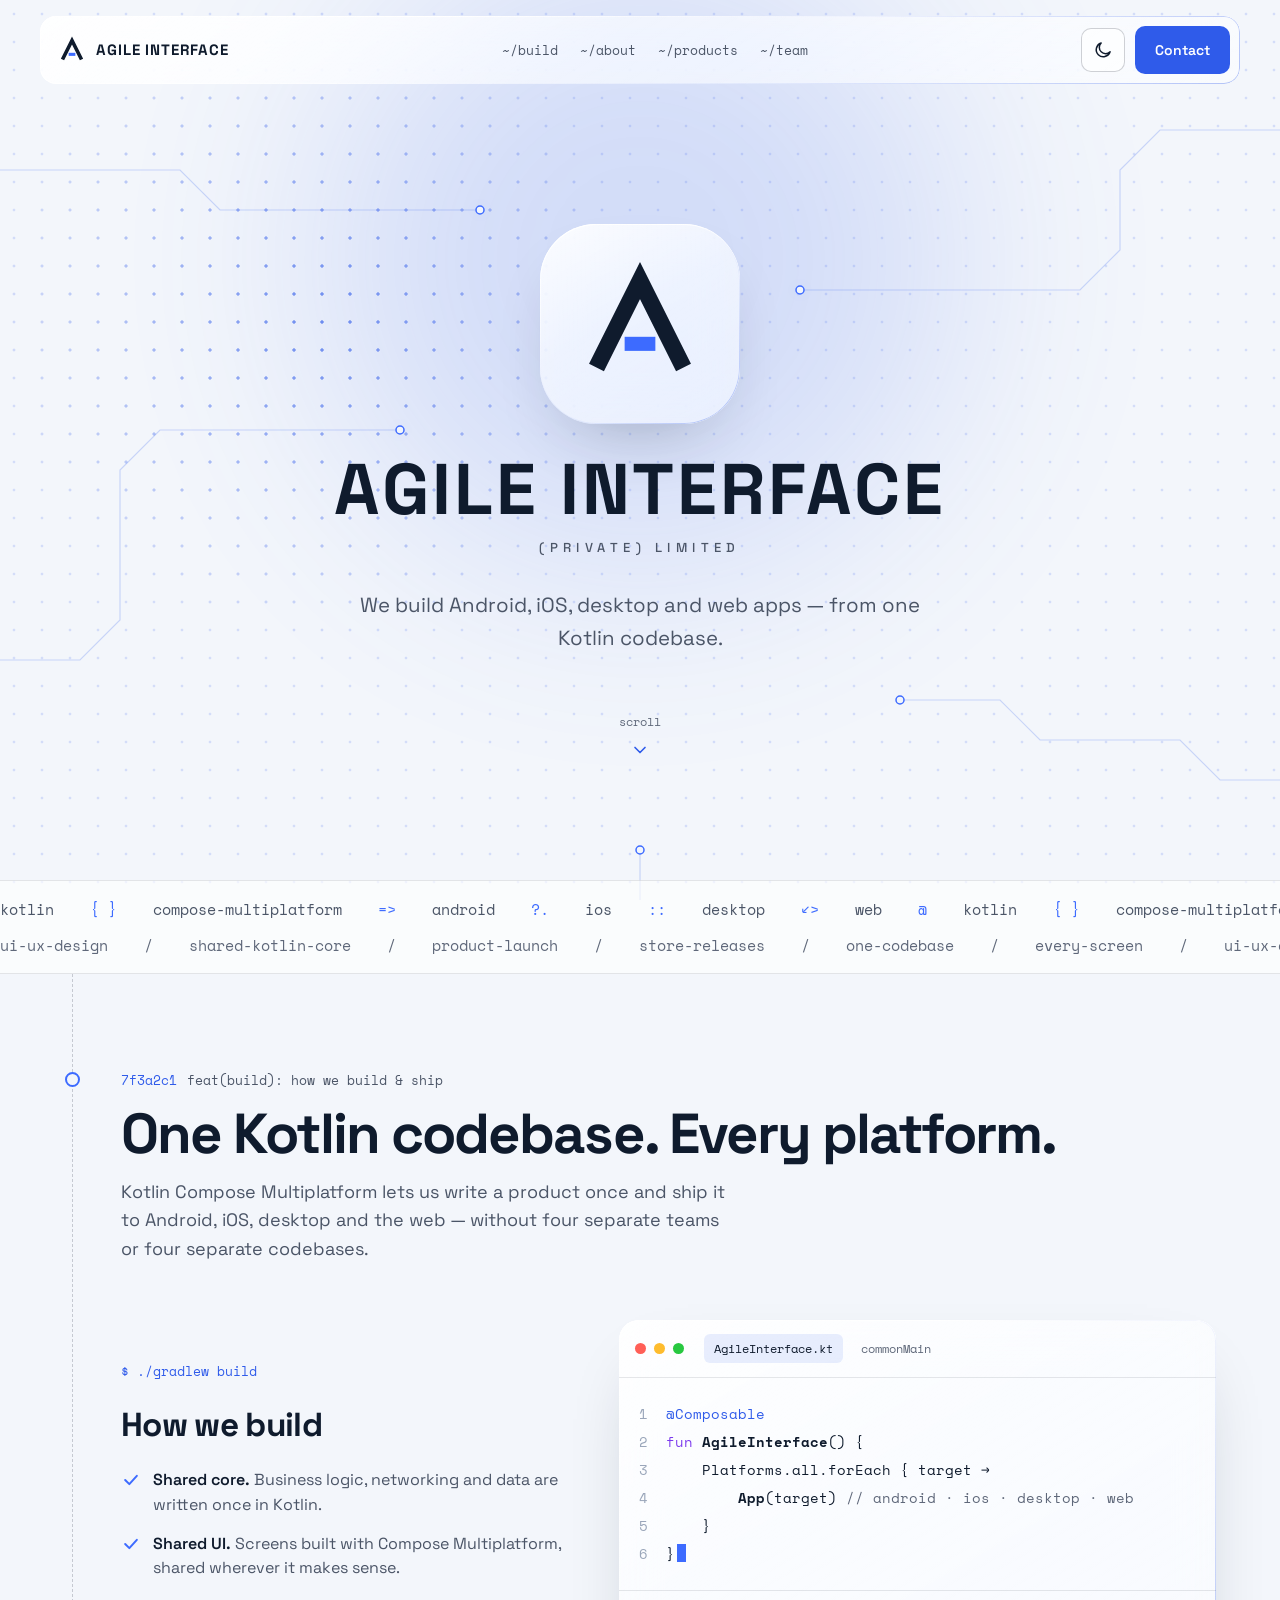
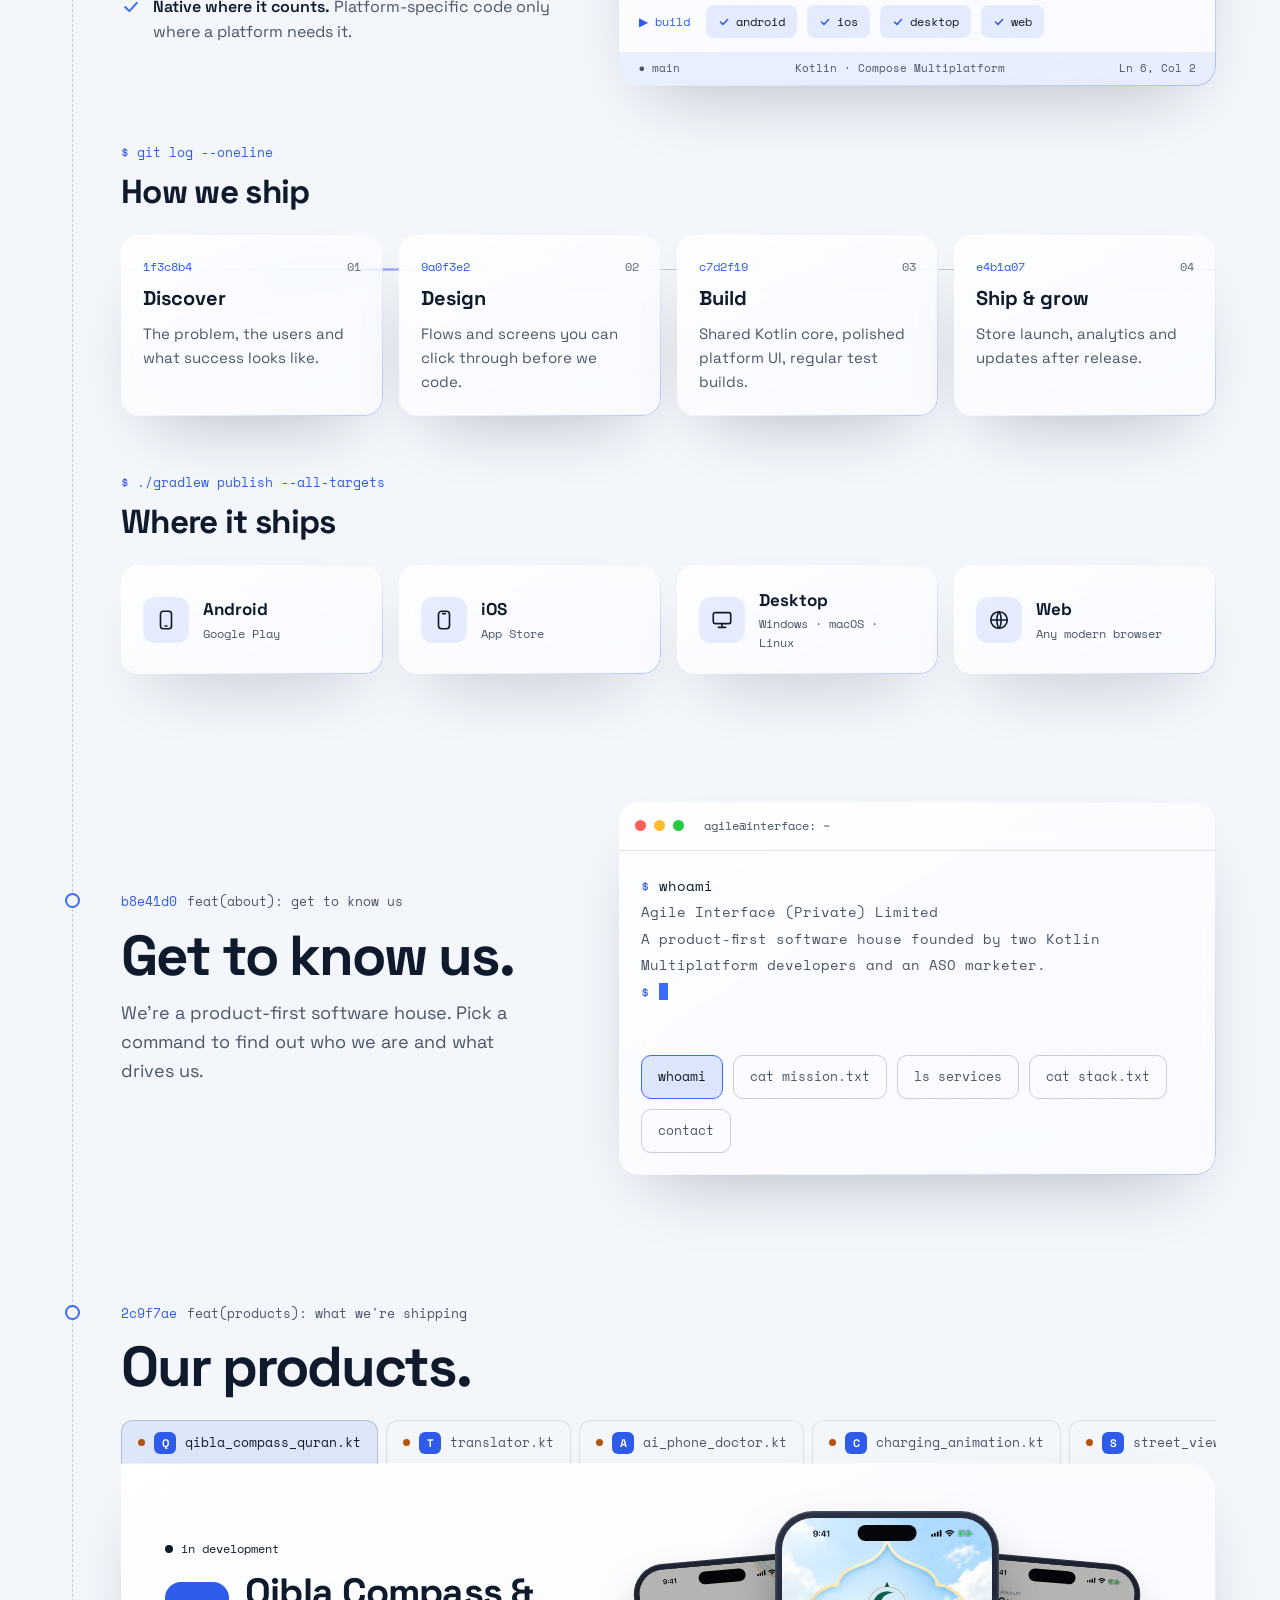
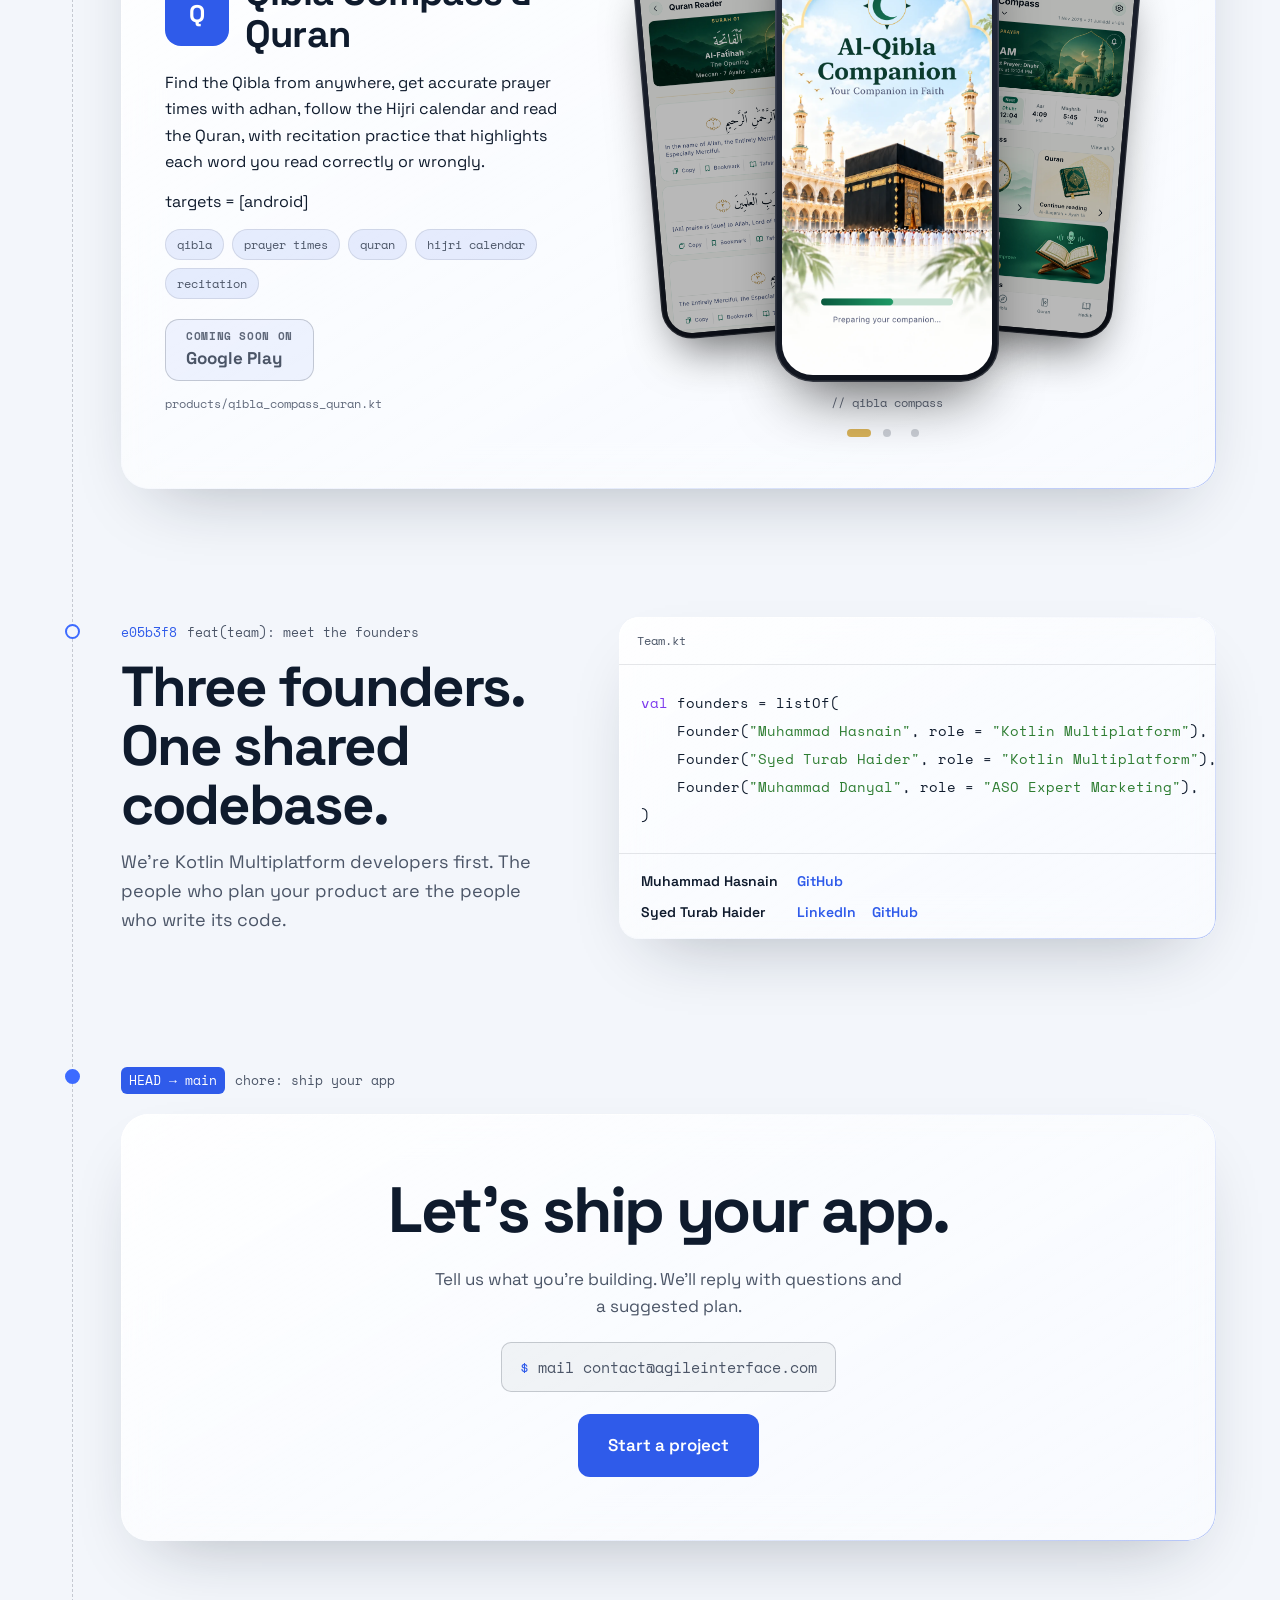
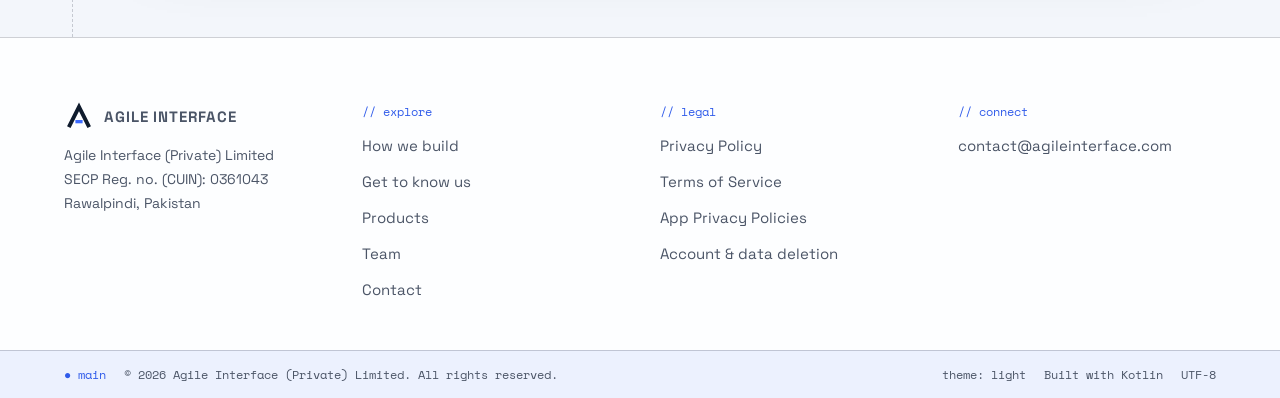
==== commit c40b37e4: "Update website: legal pages, SECP number, Rawalpindi, larger favicon - Write full Privacy Policy and" ====
--- a/index.html
+++ b/index.html
@@ -27,6 +27,7 @@
 
   <link rel="icon" href="/assets/favicon/favicon.ico" sizes="48x48">
   <link rel="icon" href="/assets/favicon/favicon.svg" type="image/svg+xml">
+  <link rel="icon" href="/assets/favicon/android-chrome-192x192.png" type="image/png" sizes="192x192">
   <link rel="apple-touch-icon" href="/assets/favicon/apple-touch-icon.png">
   <link rel="manifest" href="/site.webmanifest">
 
@@ -231,7 +232,7 @@
             <div class="contact-card glass">
               <h2 class="contact-card__title">Let's ship your app.</h2>
               <p class="contact-card__text" data-slot="contact-text">Tell us what you're building. We'll reply with questions and a suggested plan.</p>
-              <div class="prompt-box"><span class="terminal__prompt">$</span> mail <a data-slot="contact-email" href="#contact">hello@agileinterface.com</a></div>
+              <div class="prompt-box"><span class="terminal__prompt">$</span> mail <a data-slot="contact-email" href="#contact">contact@agileinterface.com</a></div>
               <a class="btn btn--primary btn--lg" data-slot="contact-cta" href="#contact">Start a project</a>
             </div>
           </div>
--- a/assets/css/components.css
+++ b/assets/css/components.css
@@ -213,20 +213,140 @@
 .cmd:hover { border-color: var(--link); color: var(--fg); }
 .cmd[aria-pressed="true"] { border-color: var(--accent); background: var(--chip-strong); color: var(--fg); }
 
-/* ---------- 9. Products ---------- */
-.products { display: grid; grid-template-columns: repeat(auto-fit, minmax(min(400px, 100%), 1fr)); gap: 20px; }
-.product { border-radius: var(--radius-lg); display: flex; flex-direction: column; }
-.product__bar { display: flex; justify-content: space-between; gap: 12px; padding: 14px 18px; border-bottom: 1px solid var(--line); font-family: var(--font-mono); font-size: 12px; color: var(--fg-2); }
-.product__status--live { color: var(--link); }
-.product__status--in-development, .product__status--coming-soon { color: var(--warn); }
-.product__body { padding: 26px; display: flex; flex-wrap: wrap; gap: 22px; align-items: center; }
-.product__icon { width: 96px; height: 96px; border-radius: 24px; object-fit: cover; flex-shrink: 0; }
-.product__icon--placeholder { background: var(--accent-deep); color: var(--on-accent); display: flex; align-items: center; justify-content: center; font-size: 30px; font-weight: 700; }
-.product__info { flex: 1 1 200px; display: flex; flex-direction: column; gap: 8px; }
-.product__name { font-size: 24px; font-weight: 700; }
-.product__desc { font-size: 15px; line-height: 1.6; color: var(--fg-2); }
-.product__targets { font-family: var(--font-mono); font-size: 12px; color: var(--link); }
-.product__links { display: flex; flex-wrap: wrap; gap: 16px; font-size: 14px; font-weight: 600; margin-top: 4px; }
+/* ---------- 9. Products (showcase: tabs + phone mockups) ---------- */
+.products { display: block; }
+.showcase { --app-accent: var(--accent); }
+.showcase__tabs { display: flex; gap: 8px; overflow-x: auto; padding-bottom: 0; margin-bottom: -1px; scrollbar-width: thin; position: relative; z-index: 2; }
+.showcase__tab {
+  flex-shrink: 0; display: inline-flex; align-items: center; gap: 9px; min-height: 44px; padding: 0 16px;
+  font-family: var(--font-mono); font-size: 12.5px; color: var(--fg-2); background: transparent;
+  border: 1px solid var(--line); border-bottom: 0; border-radius: 12px 12px 0 0; cursor: pointer; white-space: nowrap;
+  transition: background-color .2s, color .2s, border-color .2s;
+}
+.showcase__tab:hover { background: var(--hover); color: var(--fg); }
+.showcase__tab[aria-selected="true"] { color: var(--fg); background: var(--chip); border-color: var(--line-2); }
+.showcase__dot { width: 7px; height: 7px; border-radius: 50%; background: var(--warn); flex-shrink: 0; }
+.showcase__dot--live { background: var(--link); }
+.showcase__tabicon { width: 22px; height: 22px; border-radius: 6px; object-fit: cover; flex-shrink: 0; }
+.showcase__tabicon--placeholder { background: var(--accent-deep); color: var(--on-accent); display: flex; align-items: center; justify-content: center; font: 700 11px var(--font-sans); }
+
+.showcase__panel {
+  --px: 44px; /* horizontal padding; the mobile carousel reads it to bleed to the card edges */
+  display: grid; grid-template-columns: minmax(0, 5fr) minmax(0, 7fr); gap: 30px; align-items: center;
+  padding: 44px var(--px); border-radius: 0 var(--radius-xl) var(--radius-xl) var(--radius-xl);
+}
+.showcase__panel[hidden] { display: none; }
+.showcase__glow {
+  position: absolute !important; width: 420px; height: 420px; border-radius: 50%; right: 8%; top: 50%; transform: translateY(-50%);
+  background: radial-gradient(circle, var(--app-accent), transparent 65%); opacity: .22; filter: blur(40px); pointer-events: none; z-index: 0 !important;
+}
+.showcase__info { display: flex; flex-direction: column; gap: 14px; align-items: flex-start; }
+.showcase__status { font-family: var(--font-mono); font-size: 12px; display: inline-flex; align-items: center; gap: 8px; }
+.showcase__status::before { content: ""; width: 8px; height: 8px; border-radius: 50%; background: currentColor; animation: pulse-dot 1.8s infinite; }
+@keyframes pulse-dot { 50% { opacity: .35; } }
+.showcase__title { display: flex; align-items: center; gap: 16px; }
+.showcase__icon { width: 64px; height: 64px; border-radius: 16px; object-fit: cover; flex-shrink: 0; }
+.showcase__icon--placeholder { background: var(--accent-deep); color: var(--on-accent); display: flex; align-items: center; justify-content: center; font: 700 24px var(--font-sans); }
+.showcase__panel .product__name { font-size: clamp(26px, 3.2vw, 38px); letter-spacing: -.02em; line-height: 1.1; }
+.showcase__panel .product__desc { font-size: 16px; line-height: 1.65; }
+.showcase__tags { display: flex; flex-wrap: wrap; gap: 8px; }
+.showcase__tags span { font-family: var(--font-mono); font-size: 12px; background: var(--chip); border: 1px solid var(--line); border-radius: 999px; padding: 5px 11px; color: var(--fg-2); }
+.showcase__cta { display: flex; flex-wrap: wrap; gap: 12px; margin-top: 6px; }
+.store-btn {
+  display: inline-flex; flex-direction: column; justify-content: center; min-height: 52px; padding: 8px 20px; border-radius: 14px;
+  background: var(--accent-deep); color: var(--on-accent); font-size: 15px; font-weight: 700; text-decoration: none;
+  transition: transform .2s, background-color .2s;
+}
+a.store-btn:hover { transform: translateY(-2px); background: var(--accent); }
+.store-btn--soon { background: var(--hover); border: 1px solid var(--line-2); color: var(--fg-3); cursor: not-allowed; }
+.store-btn__small { font-family: var(--font-mono); font-size: 10.5px; letter-spacing: .06em; text-transform: uppercase; }
+.store-btn__big { font-size: 17px; font-weight: 700; color: var(--fg-2); }
+.showcase__file { font-family: var(--font-mono); font-size: 11.5px; color: var(--fg-3); }
+
+/* ---- Phones ----------------------------------------------------------------------------
+   No fixed heights and no fixed offsets. .deck is a size container, so every measurement below
+   is derived from the width the deck really gets (cqw = 1% of the deck's width).
+   • ≥ 641px : layered deck (centre phone + two angled neighbours), scales down with the column.
+   • ≤ 640px : native swipe carousel (scroll-snap). No transforms to clip, so nothing can overflow. */
+.deck {
+  container-type: inline-size;
+  display: flex; flex-direction: column; align-items: center; gap: 8px; min-width: 0;
+}
+.deck__track {
+  --pw: clamp(150px, 42cqw, 224px);   /* phone width */
+  --pad: calc(var(--pw) * .031);      /* bezel thickness */
+  position: relative; width: 100%; height: calc(var(--pw) * 2.14);
+  display: flex; justify-content: center; align-items: center;
+}
+@supports not (width: 1cqw) { .deck__track { --pw: 200px; } }
+
+.phone {
+  position: absolute; width: var(--pw); padding: var(--pad); border: 0; border-radius: calc(var(--pw) * .17); cursor: pointer;
+  background: linear-gradient(160deg, #2b3347, #0c1019); box-shadow: 0 30px 60px -20px rgba(0, 0, 0, .65), inset 0 0 0 1.5px rgba(255, 255, 255, .14);
+  transition: transform .55s cubic-bezier(.2, .8, .2, 1), opacity .4s, filter .4s;
+  -webkit-tap-highlight-color: transparent;
+}
+.phone[data-pos="c"] { transform: none; z-index: 3; cursor: default; }
+.phone[data-pos="r"] { transform: translateX(calc(var(--pw) * .67)) scale(.8) rotate(5deg); z-index: 2; filter: brightness(.72); }
+.phone[data-pos="l"] { transform: translateX(calc(var(--pw) * -.67)) scale(.8) rotate(-5deg); z-index: 2; filter: brightness(.72); }
+.phone[data-pos="x"] { transform: scale(.6); opacity: 0; pointer-events: none; z-index: 1; }
+.phone:focus-visible { outline: 2px solid var(--accent); outline-offset: 4px; }
+
+/* The screen's height comes from the screenshot's own aspect ratio (1320×2868), so it never distorts. */
+.phone__screen { display: block; width: 100%; aspect-ratio: 1320 / 2868; border-radius: calc(var(--pw) * .138); overflow: hidden; position: relative; background: #070b14; }
+.phone__screen::before { /* camera pill */
+  content: ""; position: absolute; top: calc(var(--pw) * .031); left: 50%; width: 28%; height: calc(var(--pw) * .071);
+  transform: translateX(-50%); border-radius: 99px; background: #05070b; z-index: 2;
+}
+.phone__screen img { position: absolute; inset: 0; display: block; width: 100%; height: 100%; object-fit: cover; object-position: top; }
+.phone__ph {
+  position: absolute; inset: 0; display: flex; flex-direction: column; align-items: center; justify-content: center; gap: 14px; text-align: center;
+  background: radial-gradient(circle at 50% 32%, var(--app-accent), #070b14 72%); color: #fff;
+}
+.phone__ph b { width: 76px; height: 76px; border-radius: 22px; background: rgba(255, 255, 255, .14); border: 1px solid rgba(255, 255, 255, .25); display: flex; align-items: center; justify-content: center; font-size: 32px; }
+.phone__ph span { font-family: var(--font-mono); font-size: 11px; opacity: .85; }
+
+.deck__label { font-family: var(--font-mono); font-size: 11.5px; color: var(--fg-3); min-height: 1.3em; }
+.deck__dots { display: flex; gap: 4px; min-height: 24px; }
+.deck__dots button { width: 24px; height: 24px; border: 0; background: transparent; cursor: pointer; position: relative; }
+.deck__dots button::after { content: ""; position: absolute; left: 50%; top: 50%; width: 8px; height: 8px; margin: -4px 0 0 -4px; border-radius: 99px; background: var(--line-2); transition: width .3s, margin .3s, background-color .3s; }
+.deck__dots button[aria-current="true"]::after { width: 24px; margin-left: -12px; background: var(--app-accent); }
+
+/* Tablet and below: info on top, phones below */
+@media (max-width: 900px) {
+  .showcase__panel { --px: 22px; grid-template-columns: 1fr; padding-block: 30px; }
+  .showcase__glow { right: 50%; top: auto; bottom: -40px; transform: translateX(50%); }
+}
+
+/* Phones: swipe carousel */
+@media (max-width: 640px) {
+  .showcase__panel { --px: 0px; padding-block: 26px 18px; }   /* no side padding on the card: the deck bleeds to its edges… */
+  .showcase__info { padding-inline: 20px; }                    /* …while the text keeps its own */
+  .showcase__icon { width: 52px; height: 52px; border-radius: 14px; }
+  .showcase__cta, .showcase__cta .store-btn { width: 100%; }
+  .showcase__tabs { scrollbar-width: none; }
+  .showcase__tabs::-webkit-scrollbar { display: none; }
+
+  .deck__track {
+    --pw: clamp(160px, 62cqw, 250px);
+    justify-content: flex-start; align-items: flex-start; gap: 14px; height: auto;
+    padding: 6px calc((100cqw - var(--pw)) / 2) 34px;   /* bottom room so the phone shadow isn't clipped by the scroller */
+    overflow-x: auto; overflow-y: hidden;
+    scroll-snap-type: x mandatory; overscroll-behavior-x: contain; -webkit-overflow-scrolling: touch;
+    scrollbar-width: none;
+  }
+  .deck__track::-webkit-scrollbar { display: none; }
+  .deck__track .phone[data-pos] {
+    box-shadow: 0 16px 28px -16px rgba(0, 0, 0, .6), inset 0 0 0 1.5px rgba(255, 255, 255, .14);
+    position: relative; flex: 0 0 var(--pw); scroll-snap-align: center; scroll-snap-stop: always;
+    transform: scale(.93); opacity: 1; filter: brightness(.7); pointer-events: auto; z-index: auto;
+  }
+  .deck__track .phone[data-pos="c"] { transform: none; filter: none; }
+}
+@media (prefers-reduced-motion: reduce) {
+  .phone { transition: none; }
+  .showcase__status::before { animation: none; }
+}
 
 /* ---------- 10. Team ---------- */
 .code-block { padding: 24px 22px; font-family: var(--font-mono); font-size: 14px; line-height: 2; color: var(--code); overflow-x: auto; white-space: pre; }
@@ -263,7 +383,11 @@
 .doc h1 { font-size: clamp(36px, 5vw, 56px); letter-spacing: -0.03em; margin-bottom: 8px; }
 .doc h2 { font-size: 22px; margin: 36px 0 10px; letter-spacing: -0.01em; }
 .doc p, .doc li { color: var(--fg-2); font-size: 16px; line-height: 1.75; }
-.doc ul { padding-left: 20px; margin: 8px 0; }
+.doc h3 { font-size: 17px; margin: 24px 0 6px; letter-spacing: -0.01em; }
+.doc ul, .doc ol { padding-left: 22px; margin: 8px 0; }
+.doc li { margin: 4px 0; }
+.doc b { color: var(--fg); font-weight: 600; }
+.doc .doc__note { margin: 24px 0 8px; }
 .doc .doc__updated { font-family: var(--font-mono); font-size: 13px; color: var(--fg-3); margin-bottom: 24px; }
 .doc .doc__note { margin-top: 32px; padding: 16px 18px; border-radius: var(--radius-md); background: var(--inset); border: 1px dashed var(--line-2); font-size: 14px; }
 
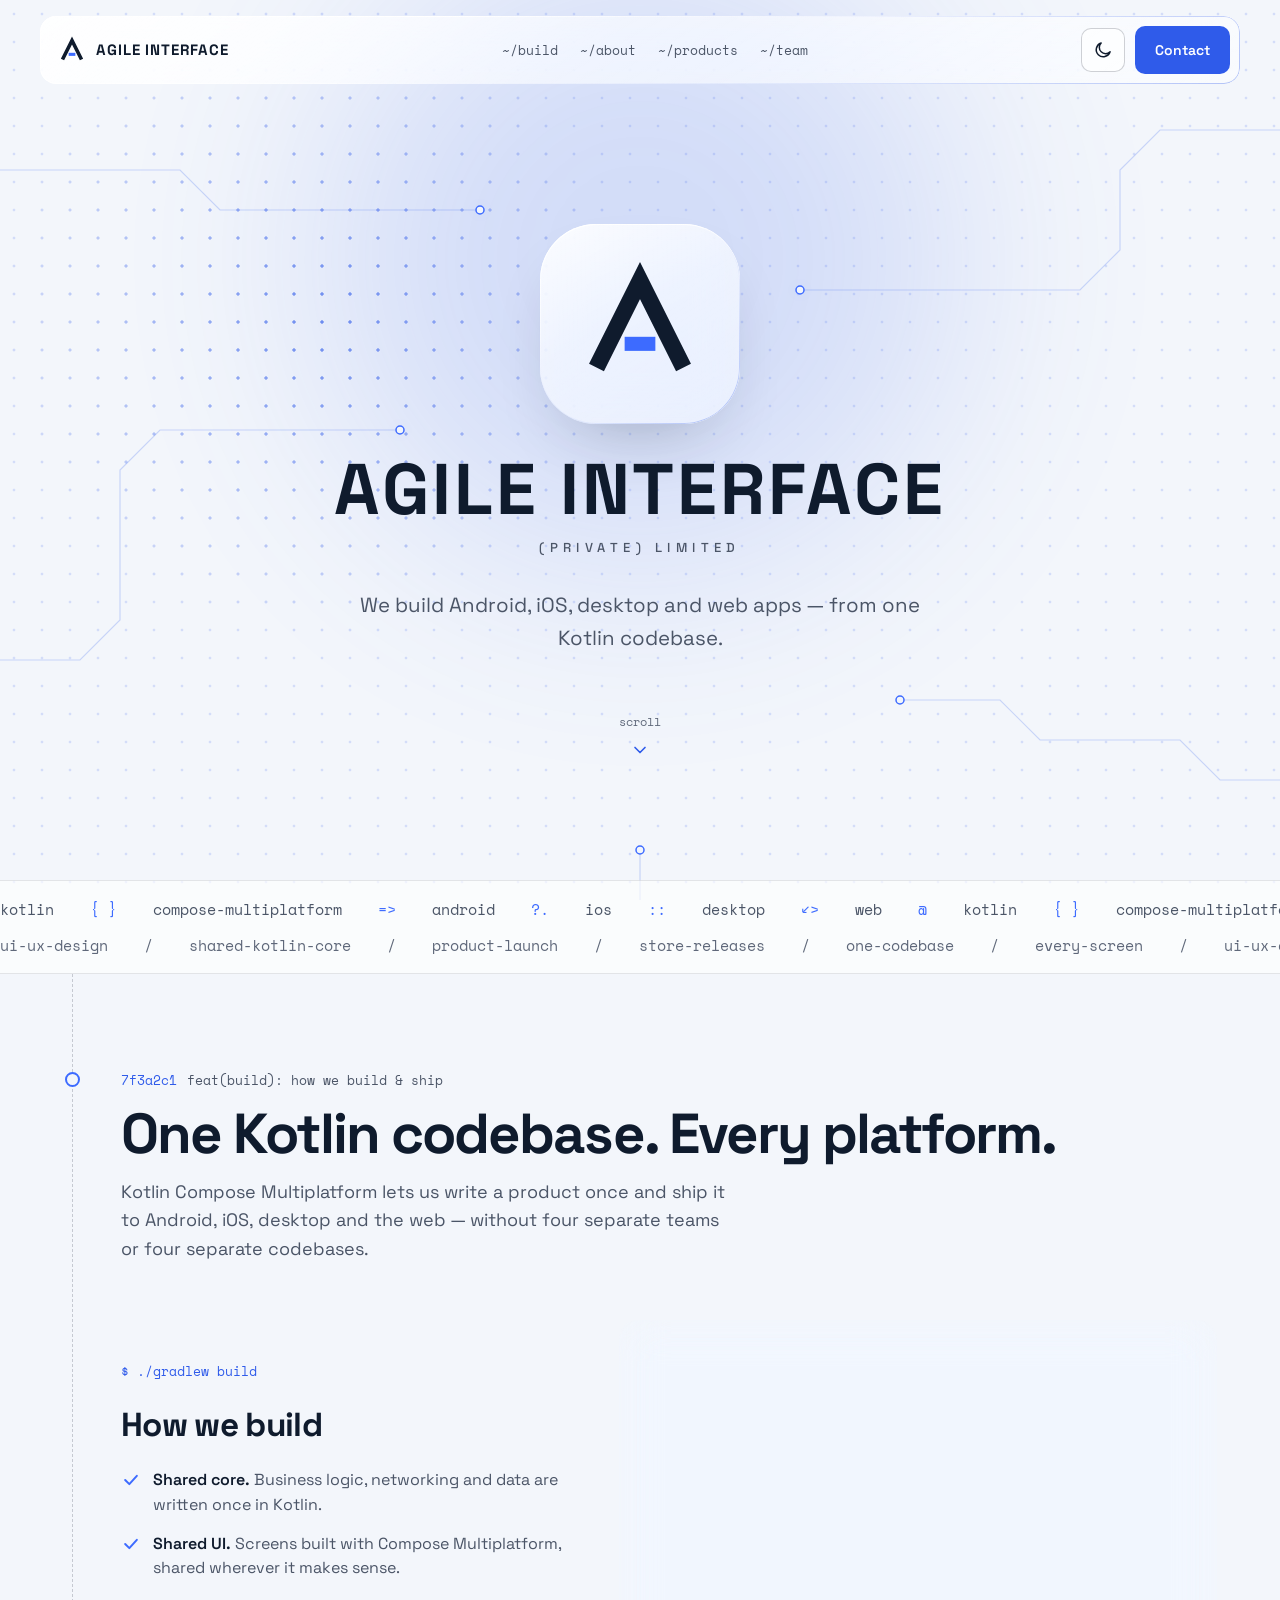
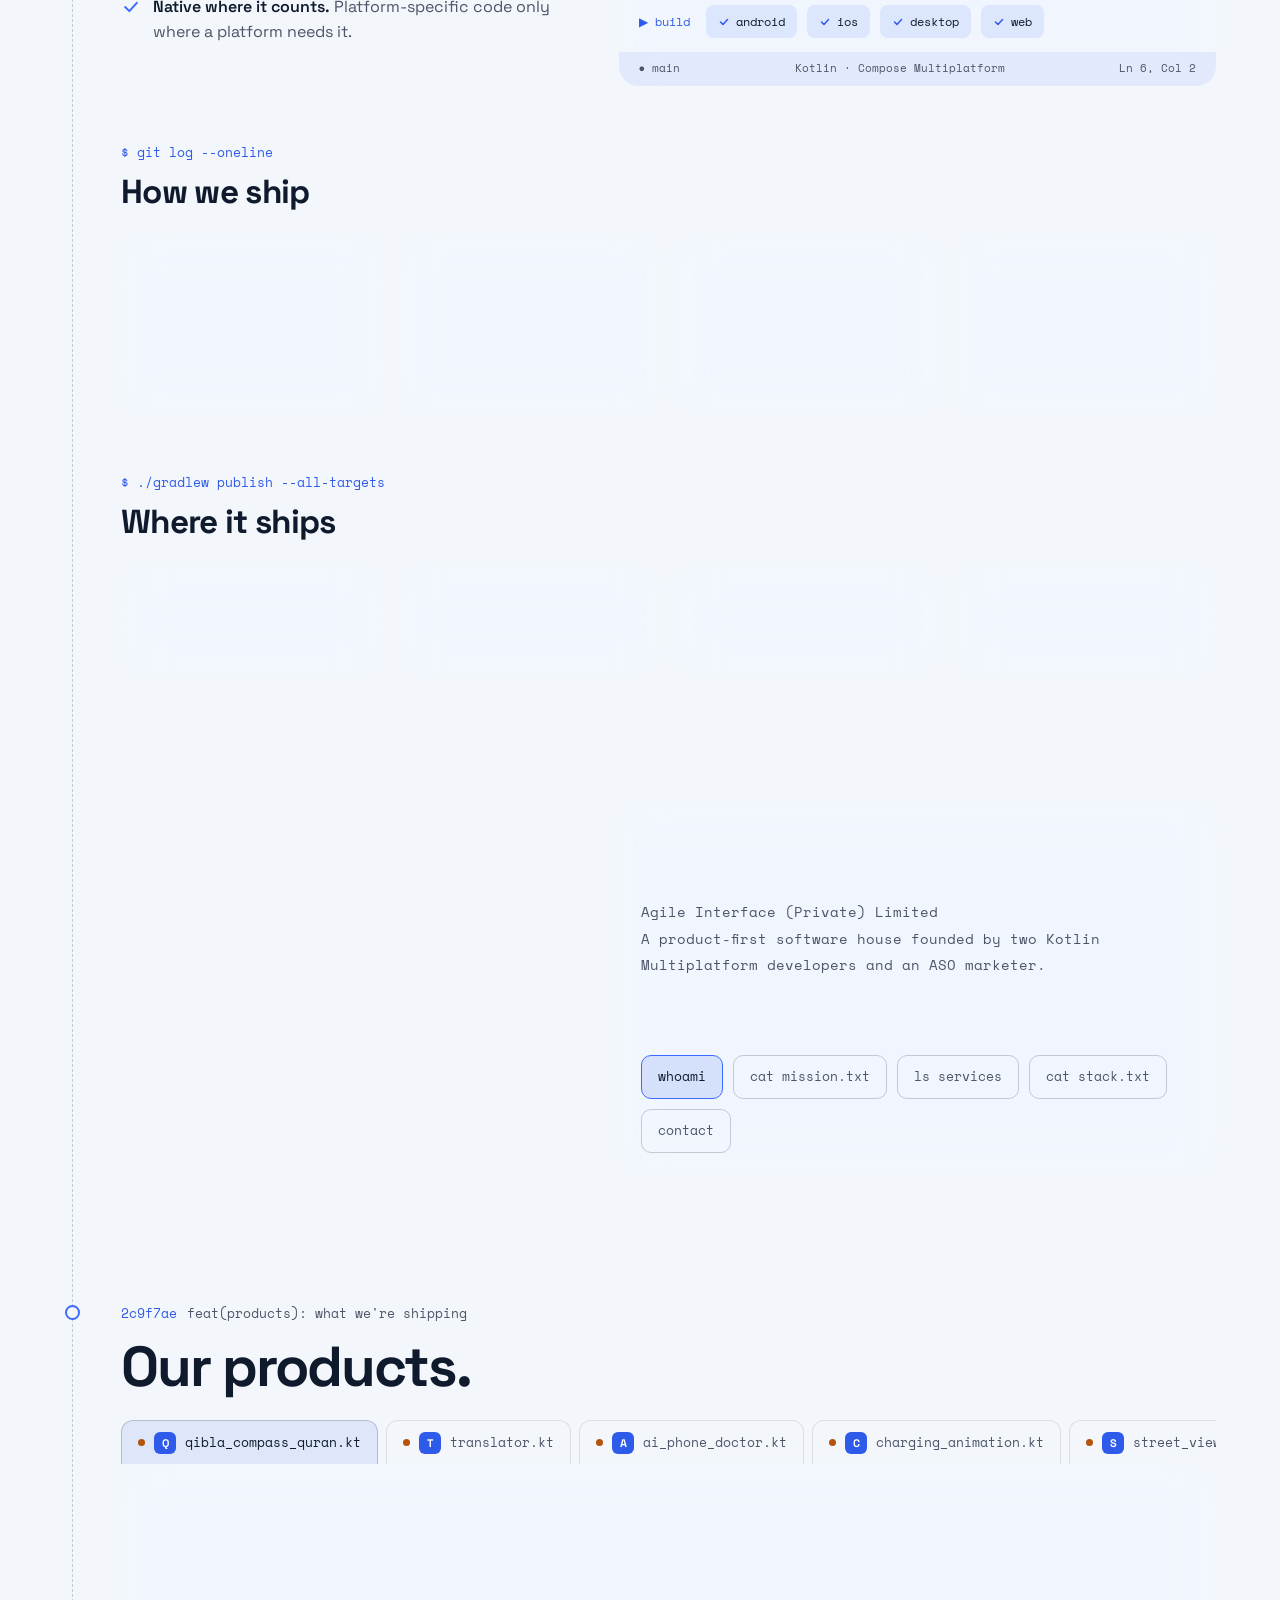
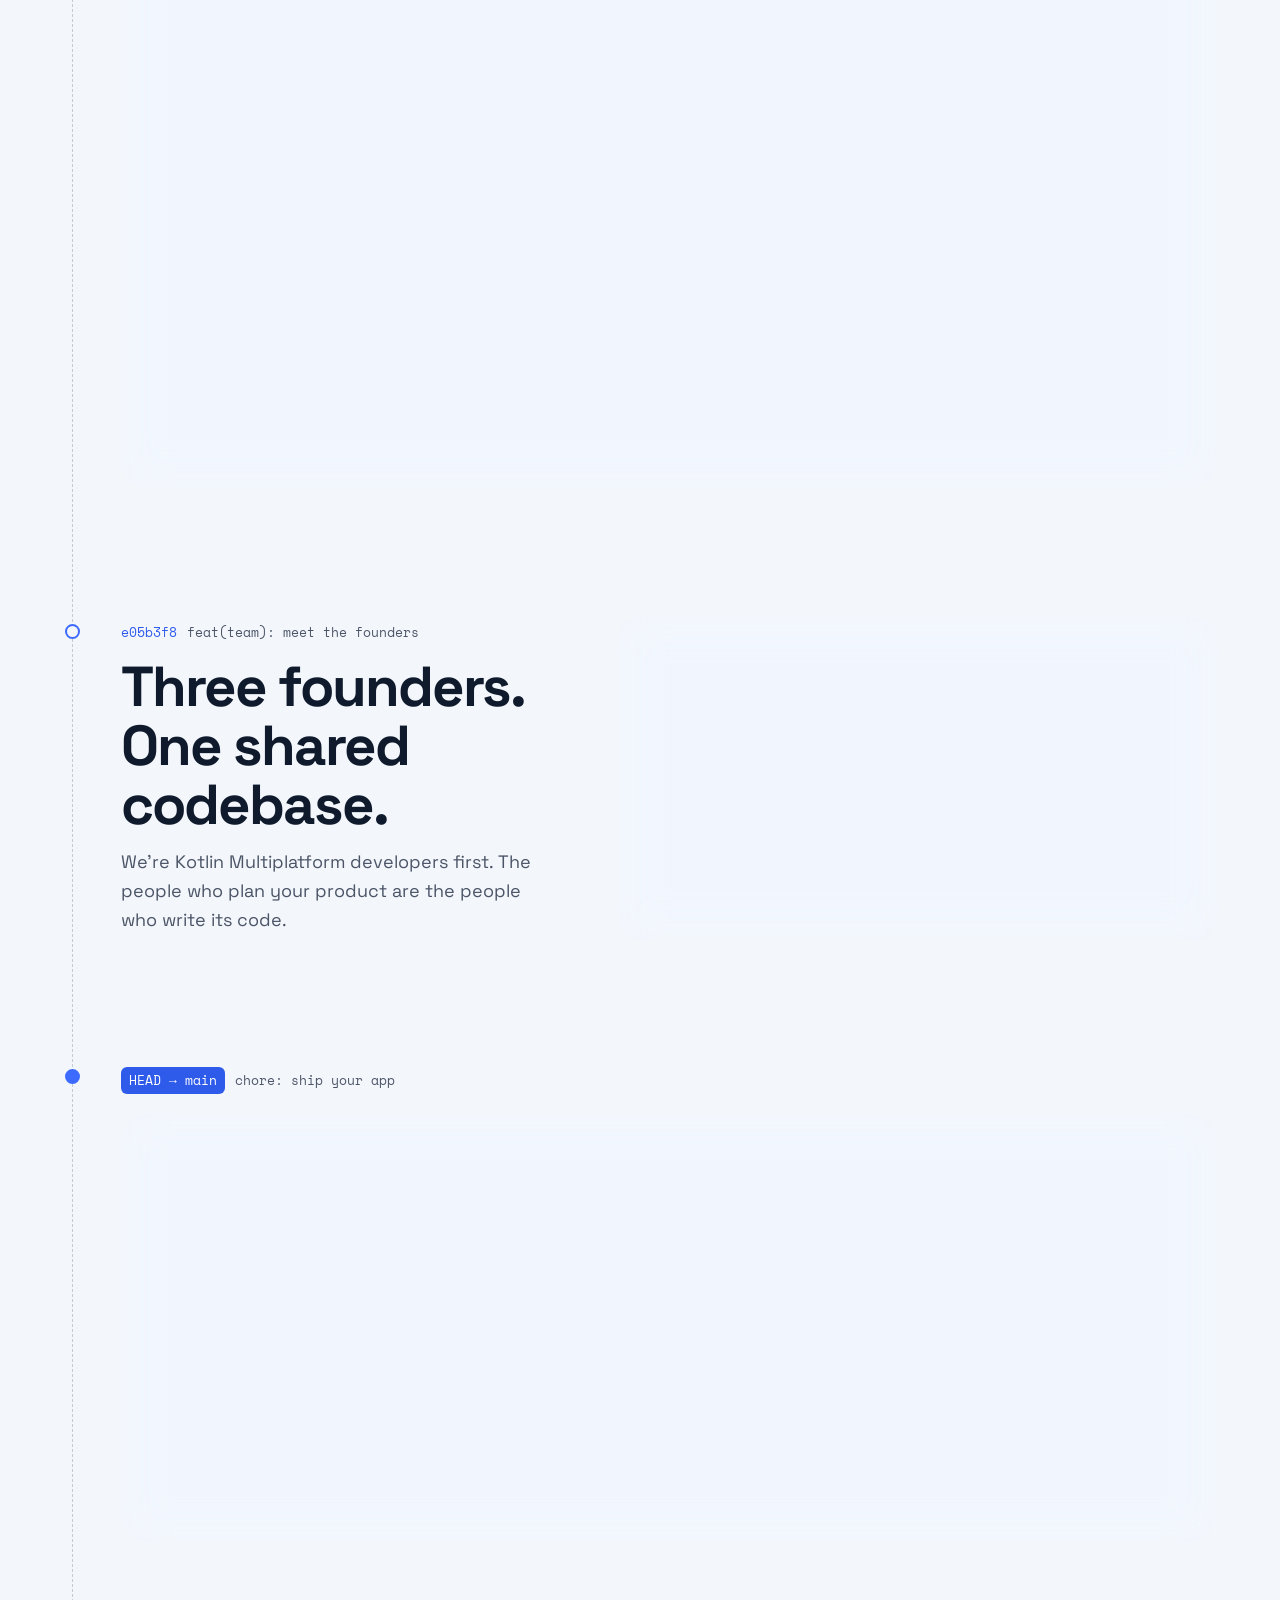
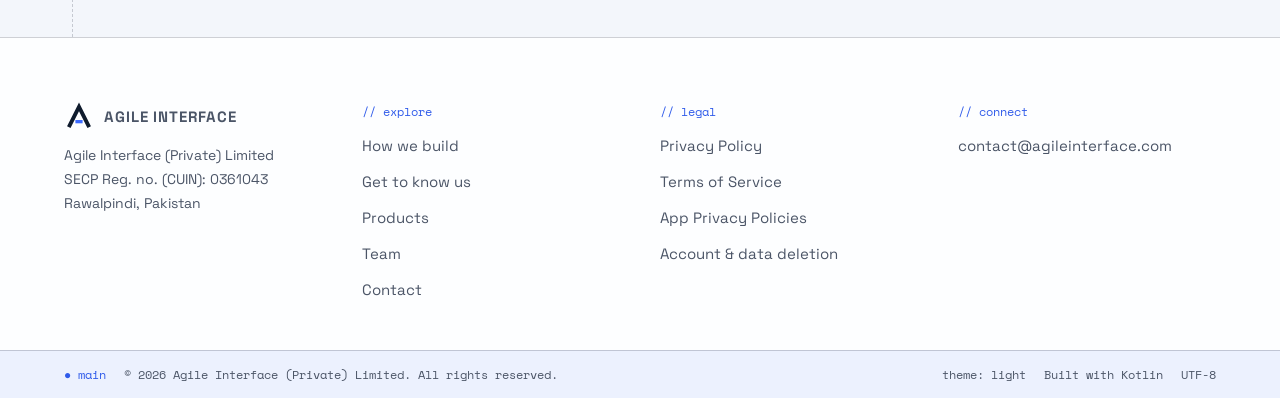
==== commit 53fc6bf7: "Use white-background logo icon and set site name for Google - Favicons: brand-kit transparent mark p" ====
--- a/index.html
+++ b/index.html
@@ -8,11 +8,23 @@
   <meta name="theme-color" content="#070B14">
   <link rel="canonical" href="https://agileinterface.com/">
   <meta property="og:type" content="website">
+  <meta property="og:site_name" content="Agile Interface">
   <meta property="og:title" content="Agile Interface — Kotlin Multiplatform app studio">
   <meta property="og:description" content="We build Android, iOS, desktop and web apps from one Kotlin codebase.">
   <meta property="og:image" content="https://agileinterface.com/assets/img/og-image-1200x630.png">
   <meta property="og:url" content="https://agileinterface.com/">
   <meta name="twitter:card" content="summary_large_image">
+
+  <!-- Site name for Google Search results (shows "Agile Interface" instead of the domain) -->
+  <script type="application/ld+json">
+  {
+    "@context": "https://schema.org",
+    "@type": "WebSite",
+    "name": "Agile Interface",
+    "alternateName": ["Agile Interface (Private) Limited", "AgileInterface"],
+    "url": "https://agileinterface.com/"
+  }
+  </script>
 
   <!-- Set the theme before the page paints (no white/black flash) -->
   <script>
